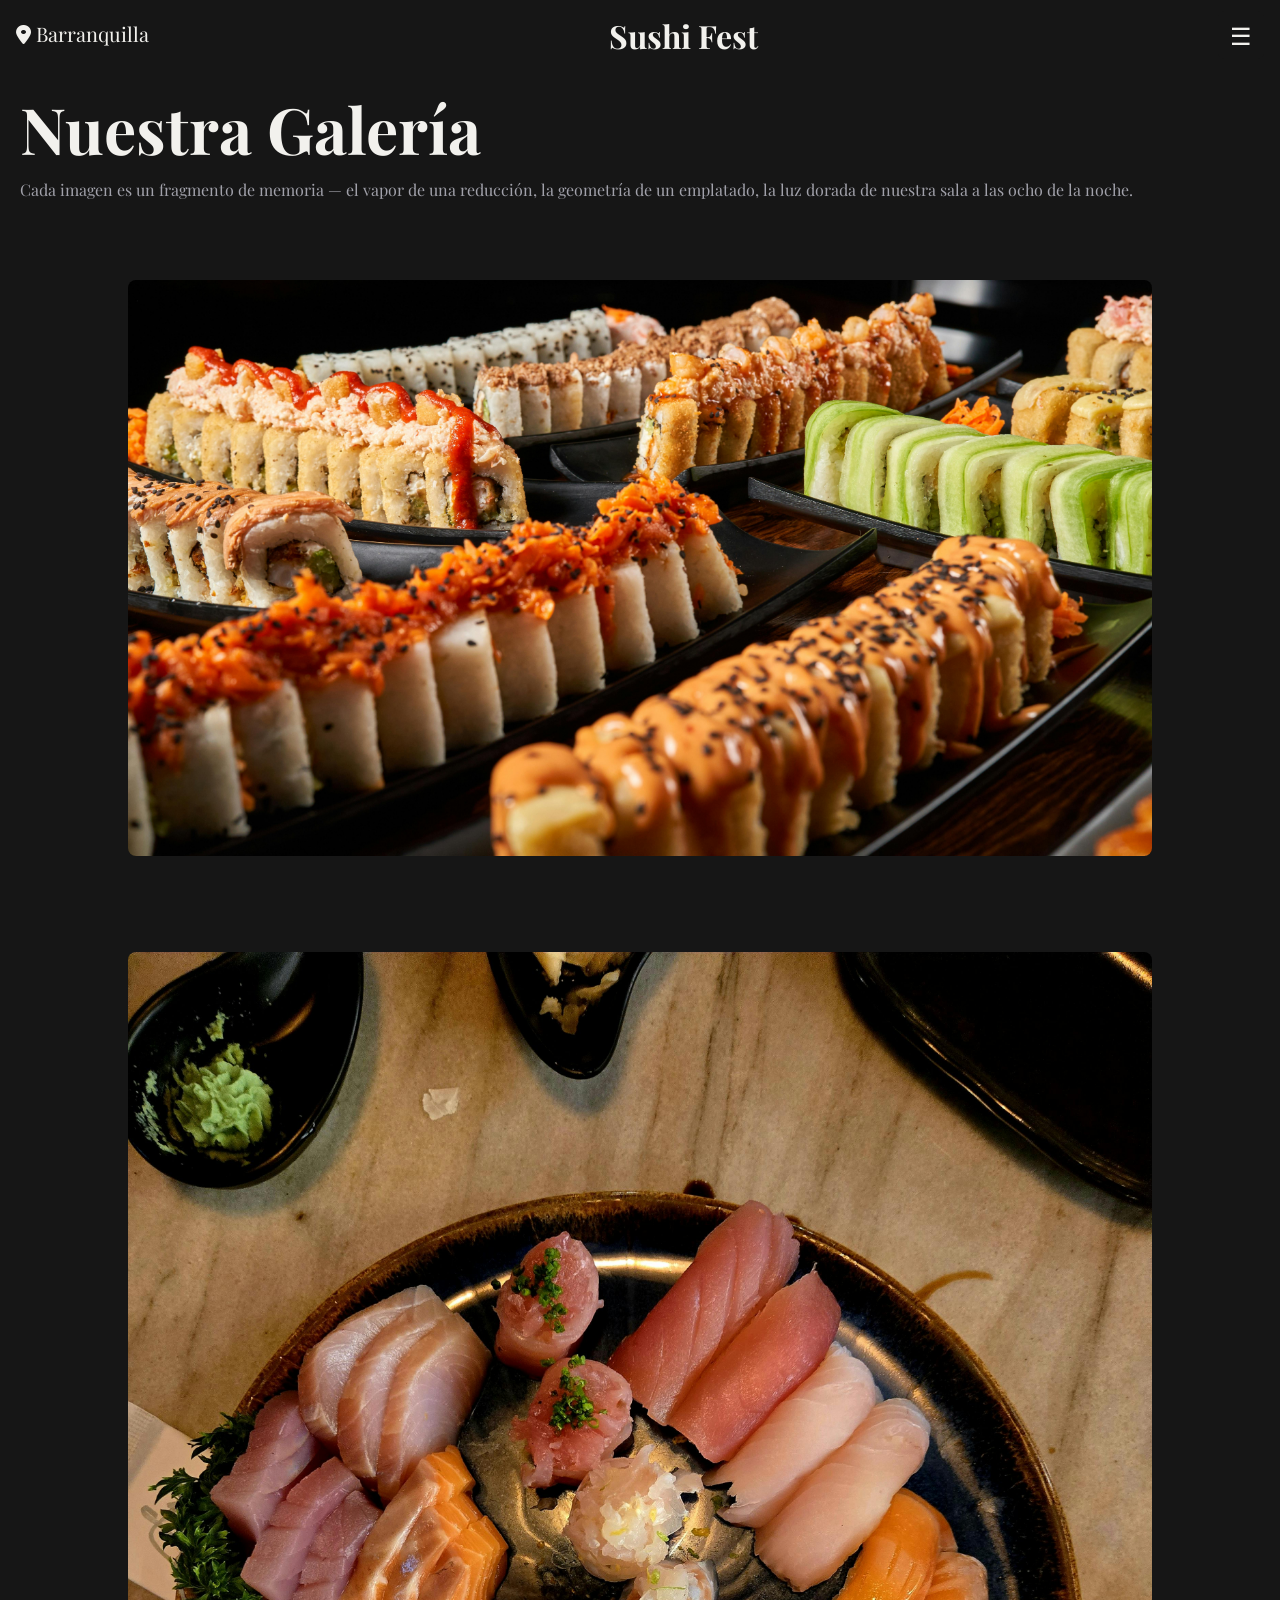
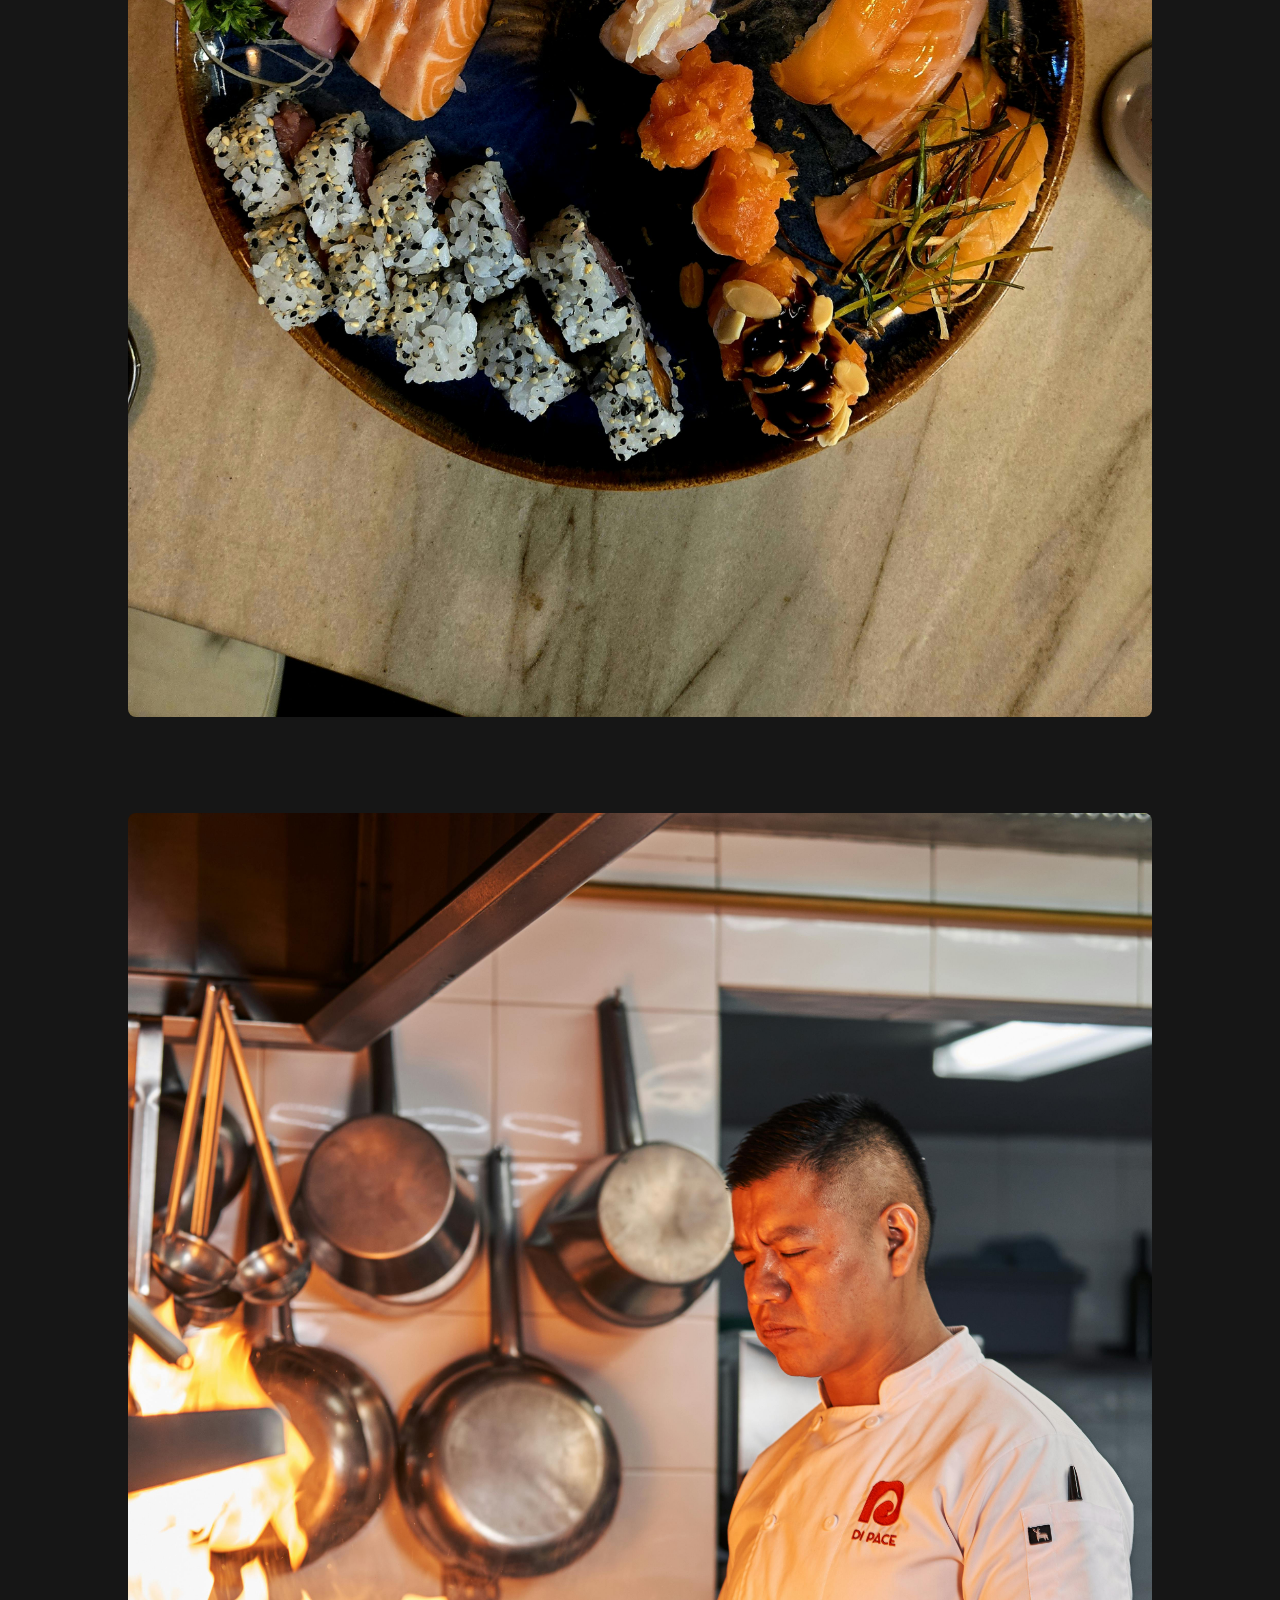
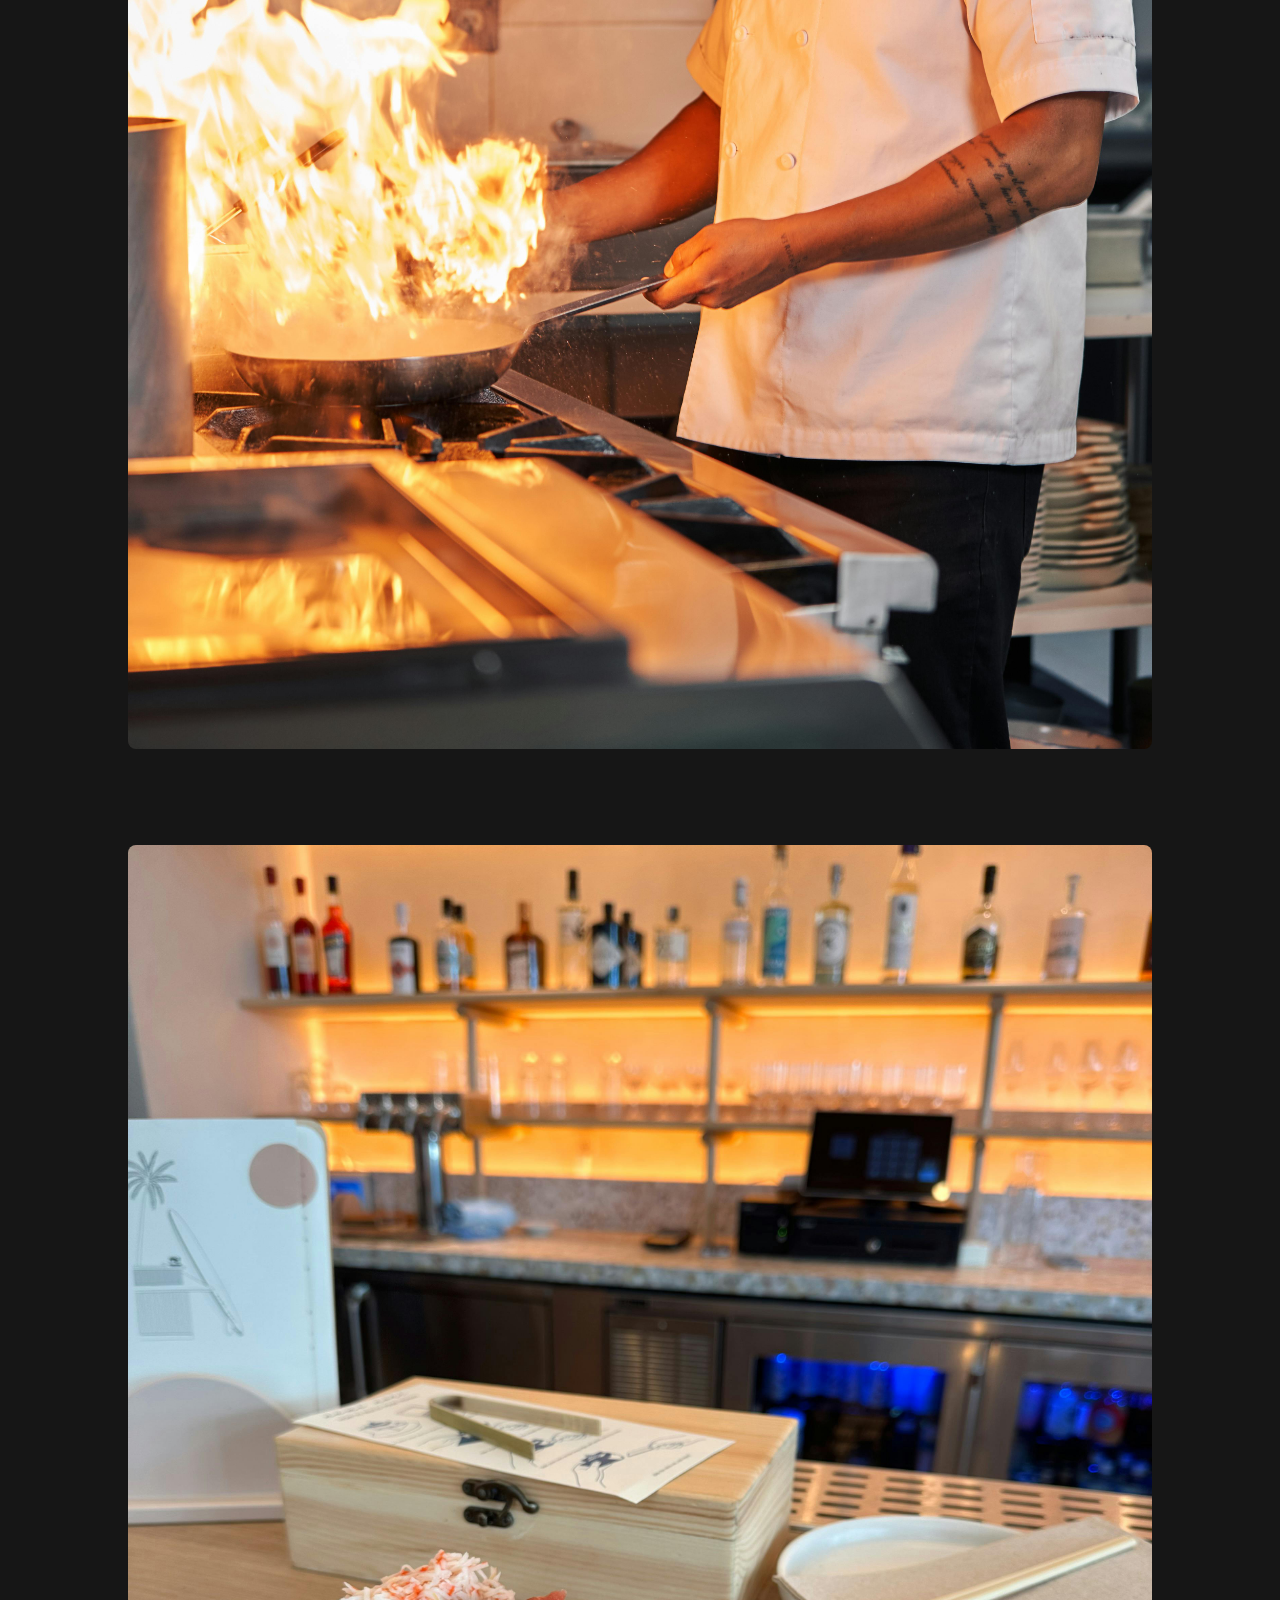
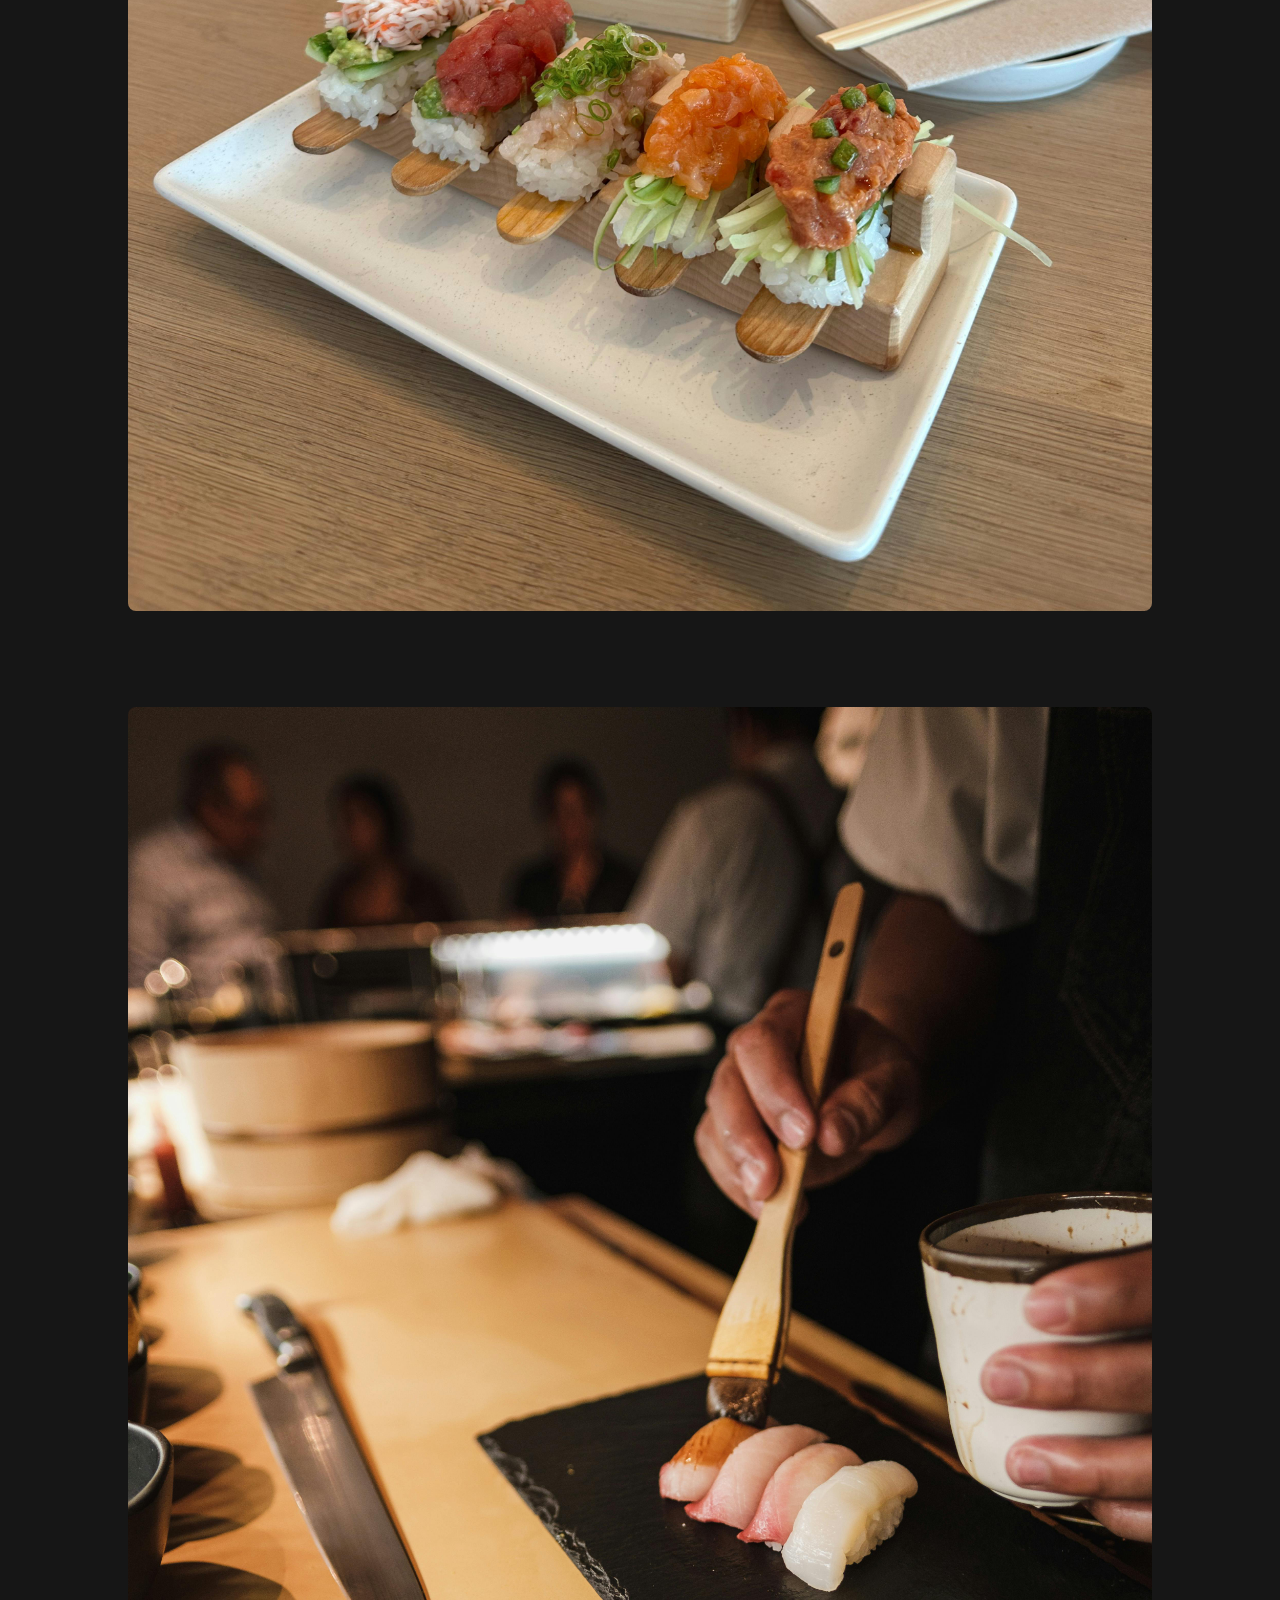
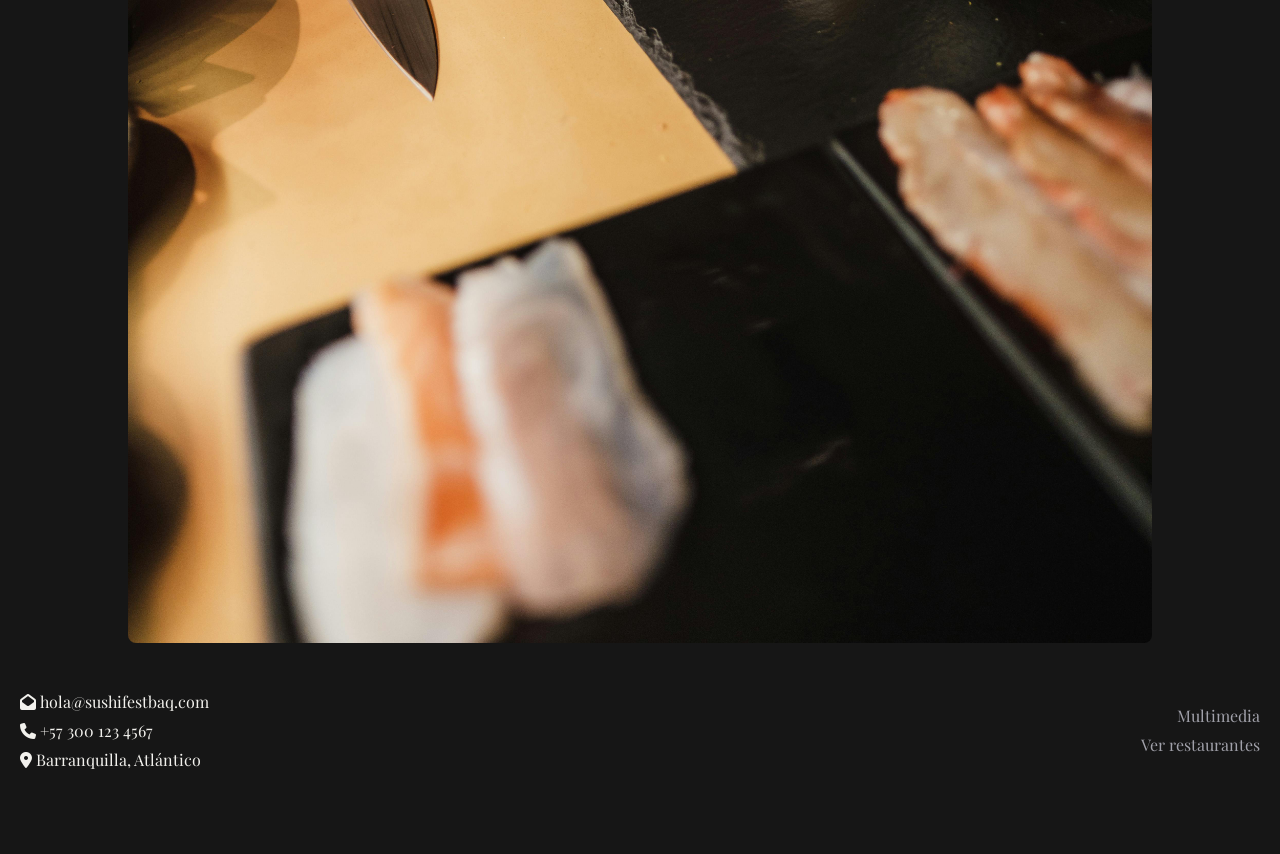
==== multimedia.html @ d688b7f8 "1" ====
<!DOCTYPE html>
<html lang="en">
<head>
    <meta charset="UTF-8">
    <meta name="viewport" content="width=device-width, initial-scale=1.0">
    <title>Multimedia</title>
    <meta name="viewport" content="width=device-width, initial-scale=1.0">
    <link rel="stylesheet" href="style.css">
    <link rel="stylesheet" href="https://cdnjs.cloudflare.com/ajax/libs/font-awesome/6.4.0/css/all.min.css">
    <link href="https://fonts.googleapis.com/css2?family=Playfair+Display:ital,wght@0,400;0,600;1,400&family=Cormorant+Garamond:ital,wght@0,300;0,400;1,300;1,400&family=Josefin+Sans:wght@300;400&family=Raleway:wght@300;400;500&family=Montserrat:wght@300;400;500&family=DM+Serif+Display:ital@0;1&family=Crimson+Pro:ital,wght@0,300;0,400;1,300&display=swap" rel="stylesheet">
</head>

<body>

    <header>
        <section class="city">
            <i class="fa-solid fa-location-dot"></i>
            <span>Barranquilla</span>
        </section>
        <h1 class="festival-name">Sushi Fest</h1>
        <button id="togglebtn" onclick="toggleSidebar()">☰</button>
    </header>

    <section id="sidebar">
        <a class="sidebarbtn" href="index.html">Inicio</a>
        <a class="sidebarbtn" href="multimedia.html">Multimedia</a>
        <a class="sidebarbtn" href="restaurantes.html">Ver restaurantes</a>
        <section class="sidebarbtn"  id="form">

            <form class="contact-form" id="contactForm" novalidate>
                <div class="field">
                    <label class="textarea" for="name">Name <span class="req">*</span></label>
                    <input type="text"name="name" placeholder="Jane Doe" required>
                </div>
                <div class="field">
                        <label class="textarea" for="email">Email <span class="req">*</span></label>
                        <input type="email" name="email" placeholder="jane@email.com" required>
                </div>
                <div class="field">
                    <label class="textarea" for="phone">Phone number</label>
                    <input type="tel" name="phone" placeholder="+57 300 000 0000">
                </div>
                <div class="field">
                    <label class="textarea" for="message">What do you want to talk about?</label>
                    <textarea name="message" placeholder="Briefly describe your project or question..."></textarea>
                </div>
                <div class="submit-row">
                    <button class="submitbtn" type="submit">Send request →</button>
                </div>
            </form>
        </section>
    
    </section>
    
    <section class="multimedia">

        <h1 class="introtitle">Nuestra Galería</h1>

        <span class="description">Cada imagen es un fragmento de memoria — el vapor de una reducción, la geometría de un emplatado, la luz dorada de nuestra sala a las ocho de la noche.</span>


        <div class="contenedor-multimedia">
            <div class="tarjetamtd">
                <img class="photo" src="assets/sushi1.jpg">
                <div class="photo-overlay">
                    <div class="item-title">Decantación</div>
                    <div class="item-meta">Ritual · servicio</div>
                </div>
            </div>
            <div class="tarjetamtd">
                <img class="photo" src="assets/sushi2.jpg">
                <div class="photo-overlay">
                    <div class="item-title">Decantación</div>
                    <div class="item-meta">Ritual · servicio</div>
                </div>
            </div>
            <div  class="tarjetamtd">
                <img class="photo" src="assets/sushi3.jpg">
                <div class="photo-overlay">
                    <div class="item-title">Decantación</div>
                    <div class="item-meta">Ritual · servicio</div>
                </div>
            </div>
            <div class="tarjetamtd">
                <img class="photo" src="assets/sushi4.jpg">
                <div class="photo-overlay">
                    <div class="item-title">Decantación</div>
                    <div class="item-meta">Ritual · servicio</div>
                </div>
            </div>
            <div class="tarjetamtd">
                <img class="photo" src="assets/sushi5.jpg">
                <div class="photo-overlay">
                    <div class="item-title">Decantación</div>
                    <div class="item-meta">Ritual · servicio</div>
                </div>
            </div>
        </div>


    <footer>

        <article class="contact">

            <section class="email">
                <i class="fa-solid fa-envelope-open"></i>
                <span>
                    hola@sushifestbaq.com
                </span>
            </section>

            <section class="numero">
                <i class="fa-solid fa-phone"></i>
                <span>
                    +57 300 123 4567
                </span>
            </section>

            <section class="lugar">
                <i class="fa-solid fa-location-dot"></i>
                <span>
                    Barranquilla, Atlántico
                </span>
            </section>
         </article>


        <article class="links">
            <a class="link" href="multimedia.html">Multimedia</a>
            <a class="link" href="restaurantes.html">Ver restaurantes</a>
        </article>

    </footer>
<script src="script.js"></script>
</body>
</html>
---- style.css ----
/* ════════════════════════════════════════════════════════
   VARIABLES GLOBALES
   Las variables CSS (custom properties) se declaran en :root
   para que sean accesibles desde cualquier selector.
   Se usan con var(--nombre).
   ════════════════════════════════════════════════════════ */
:root {
  --primary: #710014;
  --primary-light: #F1D27A;
  --text: #f2f1ed;
  --secondarytext: #A1A1AA;
  --border: #161616;
  --bg: #161616;
  --accent: #e7c159;
  --radius: 8px;
  --shadow: 0 8px 20px rgba(181, 127, 228, 0.15);
  --text-shadow: 2px 2px 4px rgba(0, 0, 0, 0.3);
  --hovershadow: 20px 50px 50px rgba(181, 127, 228, 0.15);
}

/* ════════════════════════════════════════════════════════
   RESET Y BASE
   ════════════════════════════════════════════════════════ */

* {
  box-sizing: border-box;
  font-family: 'Playfair Display', serif;
}

body {
  margin: 0;
  padding: 20px;
  padding-top: 70px;
  color: var(--text);
  background: var(--bg);
  width: 100%;
}

/* ════════════════════════════════════════════════════════
   HEADER
   ════════════════════════════════════════════════════════ */
header {
  position: fixed;
  top: 0;
  left: 0;
  width: 100%;
  height: 70px;
  display: flex;
  align-items: center;
  justify-content: space-between;
  padding: 0.5rem 1rem;
  background: var(--bg);
}

.festival-name:hover {
  color: var(--primary-light);
}

.city {
  color: var(--text);
  text-decoration: none;
  font-size: clamp(14px, 2.5vw, 20px);
  padding-bottom: 4px;
}

.city:hover {
  color: var(--primary-light);
}

#togglebtn {
  border: none;
  font-size: 1.5rem;
  background-color: var(--bg);
  color: var(--text);
  cursor: pointer;
  padding: 8px 12px;
  border-radius: 6px;
  transition: all 0.2s ease;
}

#togglebtn:hover {
  color: var(--primary-light);
}

/* ════════════════════════════════════════════════════════
   SECCIÓN PRINCIPAL (HERO)
   ════════════════════════════════════════════════════════ */
.principal {
  display: flex;
  align-items: center;
  justify-content: center;
  flex-direction: row;
  min-height: 100vh;
}

.fotoprincipal {
  width: 50vw;
  min-height: 100vh;
  object-fit: cover;
  flex-shrink: 0;
}

.textoprincipal {
  display: flex;
  flex-direction: column;
  align-items: flex-start;
  flex: 1;
  max-width: 600px;
  color: white;
  padding: 2rem;
}

.edition {
  background-color: var(--primary);
  border: none;
  font-size: 1rem;
  color: var(--text);
  cursor: pointer;
  padding: 8px 12px;
  border-radius: 6px;
  transition: all 0.2s ease;
}

.edition:hover {
  background-color: var(--primary-light);
}

.introtitle {
  font-size: clamp(2rem, 5vw, 4rem);
  margin-top: 1rem;
  margin-bottom: 0.5rem;
}

.introtitle:hover {
  color: var(--accent);
  transform: translateY(-5px);
}

.description {
  color: var(--secondarytext);
}

.btn {
  display: inline-block;
  margin-top: 1rem;
  margin-right: 12px;
  background-color: var(--primary);
  text-decoration: none;
  border: none;
  font-size: 1rem;
  color: var(--text);
  cursor: pointer;
  padding: 8px 12px;
  border-radius: 6px;
  transition: all 0.2s ease;
}

.btn:hover {
  background-color: var(--primary-light);
}

/* ════════════════════════════════════════════════════════
   SCHEDULE (HORARIOS)
   ════════════════════════════════════════════════════════ */
.schedule {
  display: flex;
  align-items: center;
  flex-direction: column;
  padding: 2rem 0;
}

.calendar {
  background-color: var(--primary);
  border: none;
  font-size: 1rem;
  color: var(--text);
  cursor: pointer;
  padding: 8px 12px;
  border-radius: 6px;
  transition: all 0.2s ease;
}

.calendar:hover {
  background-color: var(--primary-light);
}

.horario-tarjetas {
  display: grid;
  grid-template-columns: repeat(3, 1fr);
  gap: 20px;
  padding-bottom: 10px;
  width: 100%;
}

.tarjeta {
  width: 100%;
  height: 380px;
  display: flex;
  flex-direction: column;
  background-color: #1b1b1b;
  border-radius: 12px;
  overflow: hidden;
}

.photohorario {
  width: 100%;
  height: 75%;
  object-fit: cover;
  border-radius: 14px;
  transition: transform 0.4s ease, filter 0.4s ease;
}

.tarjeta:hover .photohorario {
  transform: scale(1.05);
  filter: brightness(0.9);
}

/* ════════════════════════════════════════════════════════
   TABLA DE CHEFS
   ════════════════════════════════════════════════════════ */
.chefs {
  padding: 4rem 0;
}

table {
  width: 100%;
  border-collapse: collapse;
  margin-top: 2rem;
}

thead tr {
  border-bottom: 1px solid var(--primary);
}

th {
  text-align: left;
  padding: 12px 16px;
  color: var(--primary-light);
  font-size: 0.85rem;
  letter-spacing: 0.08em;
  text-transform: uppercase;
  font-weight: 400;
}

td {
  padding: 16px;
  color: var(--secondarytext);
  border-bottom: 1px solid #222;
  font-size: 0.95rem;
}

td:first-child {
  color: var(--text);
  font-style: italic;
}

tbody tr {
  transition: background 0.2s ease;
}

tbody tr:hover {
  background-color: #1e1e1e;
}

tbody tr:hover td {
  color: var(--text);
}

/* ════════════════════════════════════════════════════════
   FOOTER
   ════════════════════════════════════════════════════════ */
footer {
  display: grid;
  grid-template-columns: auto auto;
  grid-template-areas: "contact links";
  align-items: center;
  padding-top: 3rem;
}

.contact {
  display: flex;
  flex-direction: column;
  justify-content: center;
  gap: 0.5rem;
}

.email:hover,
.numero:hover,
.lugar:hover {
  color: var(--primary-light);
}

.links {
  display: flex;
  flex-direction: column;
  align-items: flex-end;
  justify-content: center;
  gap: 0.5rem;
}

.link:link,
.link:visited {
  color: var(--secondarytext);
  text-decoration: none;
}

.link:hover,
.link:active {
  color: var(--primary-light);
  text-decoration: none;
}

/* ════════════════════════════════════════════════════════
   SIDEBAR
   ════════════════════════════════════════════════════════ */
#sidebar {
  position: fixed;
  top: 0;
  left: 0;
  width: 250px;
  height: 100vh;
  background: black;
  padding: 20px;
  display: flex;
  align-items: flex-start;
  flex-direction: column;
  z-index: 999;
  transform: translateX(-100%);
  transition: transform 0.3s ease;
  overflow-y: auto;
}

#sidebar.active {
  transform: translateX(0);
}

.sidebarbtn {
  margin-top: 3rem;
  text-decoration: none;
  color: var(--text);
}

.sidebarbtn:hover {
  color: var(--primary-light);
}

/* ════════════════════════════════════════════════════════
   FORMULARIO
   ════════════════════════════════════════════════════════ */
#form {
  background: #181818;
  padding: 16px;
  border-radius: 12px;
  margin-top: 30px;
  width: 100%;
}

.contact-form {
  display: flex;
  flex-direction: column;
  gap: 14px;
}

.field {
  display: flex;
  flex-direction: column;
  gap: 6px;
}

input,
textarea {
  width: 100%;
  padding: 10px 12px;
  border-radius: 6px;
  border: 1px solid #333;
  background: #0f0f0f;
  color: var(--text);
  font-size: 14px;
  outline: none;
  transition: border 0.2s ease;
}

input:focus,
textarea:focus {
  border-color: var(--primary);
}

textarea {
  resize: none;
  min-height: 80px;
}

.submitbtn {
  width: 100%;
  padding: 12px;
  background: var(--primary);
  border: none;
  border-radius: 8px;
  color: white;
  font-weight: bold;
  cursor: pointer;
  transition: all 0.2s ease;
}

.submitbtn:hover {
  background: var(--primary-light);
  transform: translateY(-1px);
}

/* ════════════════════════════════════════════════════════
   MULTIMEDIA
   ════════════════════════════════════════════════════════ */
.multimedia {
  padding-bottom: 4rem;
}

.contenedor-multimedia {
  display: flex;
  flex-direction: column;
  align-items: center;
  justify-content: center;
  gap: 1rem;
  width: 100%;
}

.tarjetamtd {
  position: relative;
  overflow: hidden;
  width: 80vw;
  margin-top: 5rem;
  border-radius: var(--radius);
}

.photo {
  width: 100%;
  height: auto;
  display: block;
  transition: transform .55s cubic-bezier(.25, .46, .45, .94);
}

.tarjetamtd:hover .photo {
  transform: scale(1.04);
}

.photo-overlay {
  position: absolute;
  inset: 0;
  background: linear-gradient(to top, rgba(24, 20, 14, .75) 0%, transparent 55%);
  opacity: 0;
  transition: opacity .3s ease;
  display: flex;
  flex-direction: column;
  justify-content: flex-end;
  padding: 1.25rem;
}

.tarjetamtd:hover .photo-overlay {
  opacity: 1;
}

.item-title {
  font-family: 'Crimson Pro', serif;
  font-size: clamp(1rem, 2vw, 2rem);
  font-weight: 300;
  color: white;
  transform: translateY(8px);
  transition: transform .3s ease;
}

.tarjetamtd:hover .item-title,
.tarjetamtd:hover .item-meta {
  transform: translateY(0);
}

.item-title:hover {
  color: var(--accent);
}

/* ════════════════════════════════════════════════════════
   CARRUSEL
   ════════════════════════════════════════════════════════ */
.carrusel {
  width: 100%;
  display: flex;
  flex-direction: row;
  gap: 1rem;
  height: 600px;
  overflow-y: hidden;
  overflow-x: auto;
  scroll-behavior: smooth;
  padding-block: 8px;
}

.carrusel::-webkit-scrollbar {
  height: 8px;
}

.carrusel::-webkit-scrollbar-track {
  background: transparent;
}

.carrusel::-webkit-scrollbar-thumb {
  background: #888;
  border-radius: 10px;
  border: 2px solid transparent;
  background-clip: content-box;
}

.carrusel::-webkit-scrollbar-thumb:hover {
  background: #333;
}

.carrusel-arrow {
  position: absolute;
  z-index: 2;
  border-radius: 100%;
  border: 1px solid #1b1b1b;
  padding: 8px;
  width: 40px;
  height: 40px;
  background-color: #3333337d;
  color: white;
  top: 40%;
}

.carrusel-arrow:hover {
  background-color: #333;
  cursor: pointer;
  transition: all 0.2s;
}

.carrusel-arrow-left {
  margin-left: 8px;
}

.carrusel-arrow-right {
  right: 0;
  margin-right: 8px;
}

.cardcarrusel {
  width: 100%;
  max-width: 400px;
  aspect-ratio: 1 / 1;
  background-color: var(--border);
  flex-shrink: 0;
  overflow: hidden;
}

.foto-carrusel {
  width: 100%;
  height: 80%;
  object-fit: cover;
  display: block;
  transition: transform .55s cubic-bezier(.25, .46, .45, .94);
}

.cardcarrusel:hover .foto-carrusel {
  transform: scale(1.04);
}

/* ════════════════════════════════════════════════════════
   MEDIA QUERIES

   Aplican estilos condicionalmente según el tamaño
   de la pantalla.

   max-width: activa en pantallas MENORES O IGUALES al valor.
   min-width: activa en pantallas MAYORES O IGUALES al valor.

   El CSS base está pensado para desktop.
   Las media queries sobreescriben para pantallas menores.
   ════════════════════════════════════════════════════════ */

/* ─── MÓVIL PEQUEÑO ≤ 480px ──────────────────────────── */
@media (max-width: 480px) {

  body {
    padding: 12px;
    padding-top: 70px;
  }

  .principal {
    flex-direction: column;
    min-height: auto;
    gap: 0;
  }

  .fotoprincipal {
    width: 100vw;
    min-height: 55vw;
    margin-left: -12px;
    order: -1;
  }

  .textoprincipal {
    max-width: 100%;
    padding: 1.5rem 0.5rem;
  }

  .introtitle {
    font-size: clamp(1.8rem, 9vw, 2.5rem);
  }

  .btn {
    display: block;
    margin-right: 0;
    margin-top: 12px;
    text-align: center;
  }

  .horario-tarjetas {
    grid-template-columns: 1fr;
  }

  .tarjeta {
    height: 320px;
  }

  .tarjetamtd {
    width: 95vw;
    margin-top: 2rem;
  }

  .cardcarrusel {
    max-width: 260px;
  }

  .carrusel {
    height: 340px;
  }

  footer {
    grid-template-columns: 1fr;
    grid-template-areas:
      "contact"
      "links";
    gap: 1.5rem;
  }

  .links {
    align-items: flex-start;
  }

  /* ── Tabla responsive ───────────────────────────────── */
  table, thead, tbody, tr, th, td {
    display: block;
  }

  thead {
    display: none;
  }

  tr {
    background-color: #1b1b1b;
    border-radius: 10px;
    margin-bottom: 1rem;
    padding: 12px;
  }

  td {
    display: flex;
    justify-content: space-between;
    border-bottom: 1px solid #2a2a2a;
    padding: 10px 8px;
    font-size: 0.9rem;
  }

  td:last-child {
    border-bottom: none;
  }

  td::before {
    content: attr(data-label);
    color: var(--primary-light);
    font-size: 0.75rem;
    letter-spacing: 0.06em;
    text-transform: uppercase;
    flex-shrink: 0;
    margin-right: 1rem;
  }

}

/* ─── MÓVIL GRANDE / TABLET CHICA: 481px–767px ──────── */
@media (min-width: 481px) and (max-width: 767px) {

  .principal {
    flex-direction: column;
    min-height: auto;
  }

  .fotoprincipal {
    width: 100vw;
    min-height: 50vw;
    margin-left: -20px;
    order: -1;
  }

  .textoprincipal {
    max-width: 100%;
    padding: 2rem 1rem;
  }

  .introtitle {
    font-size: clamp(2rem, 7vw, 3rem);
  }

  .horario-tarjetas {
    grid-template-columns: repeat(2, 1fr);
  }

  .tarjeta {
    height: 340px;
  }

  .tarjetamtd {
    width: 90vw;
  }

  .cardcarrusel {
    max-width: 300px;
  }

  .carrusel {
    height: 420px;
  }

  footer {
    grid-template-columns: 1fr;
    grid-template-areas:
      "contact"
      "links";
    gap: 1.5rem;
  }

  .links {
    align-items: flex-start;
  }

}

/* ─── TABLET: 768px–1023px ───────────────────────────── */
@media (min-width: 768px) and (max-width: 1023px) {

  .principal {
    flex-direction: column;
    min-height: auto;
  }

  .fotoprincipal {
    width: 100vw;
    min-height: 45vw;
    margin-left: -20px;
    order: -1;
  }

  .textoprincipal {
    max-width: 100%;
    padding: 2rem;
  }

  .introtitle {
    font-size: clamp(2.5rem, 5vw, 3.5rem);
  }

  .horario-tarjetas {
    grid-template-columns: repeat(2, 1fr);
  }

  .tarjetamtd {
    width: 85vw;
  }

  .cardcarrusel {
    max-width: 340px;
  }

  .carrusel {
    height: 480px;
  }

}

/* ─── DESKTOP: ≥ 1024px ──────────────────────────────── */
@media (min-width: 1024px) {

  .principal {
    flex-direction: row;
    min-height: 100vh;
  }

  .fotoprincipal {
    width: 50vw;
    min-height: 100vh;
    margin-left: 0;
    order: 0;
  }

  .textoprincipal {
    max-width: 600px;
    padding: 2rem;
  }

  .horario-tarjetas {
    grid-template-columns: repeat(3, 1fr);
  }

  .tarjeta {
    height: 380px;
  }

  .tarjetamtd {
    width: 80vw;
  }

  .cardcarrusel {
    max-width: 400px;
  }

  .carrusel {
    height: 600px;
  }

}

/* ─── DESKTOP GRANDE: ≥ 1440px ───────────────────────── */
@media (min-width: 1440px) {

  .textoprincipal {
    padding-left: 4rem;
  }

  .introtitle {
    font-size: 4rem;
  }

  .horario-tarjetas {
    gap: 32px;
  }

  .tarjetamtd {
    width: 70vw;
  }

}

/* ─── ACCESIBILIDAD: REDUCED MOTION ─────────────────── */
@media (prefers-reduced-motion: reduce) {
  * {
    animation: none !important;
    transition: none !important;
  }
}
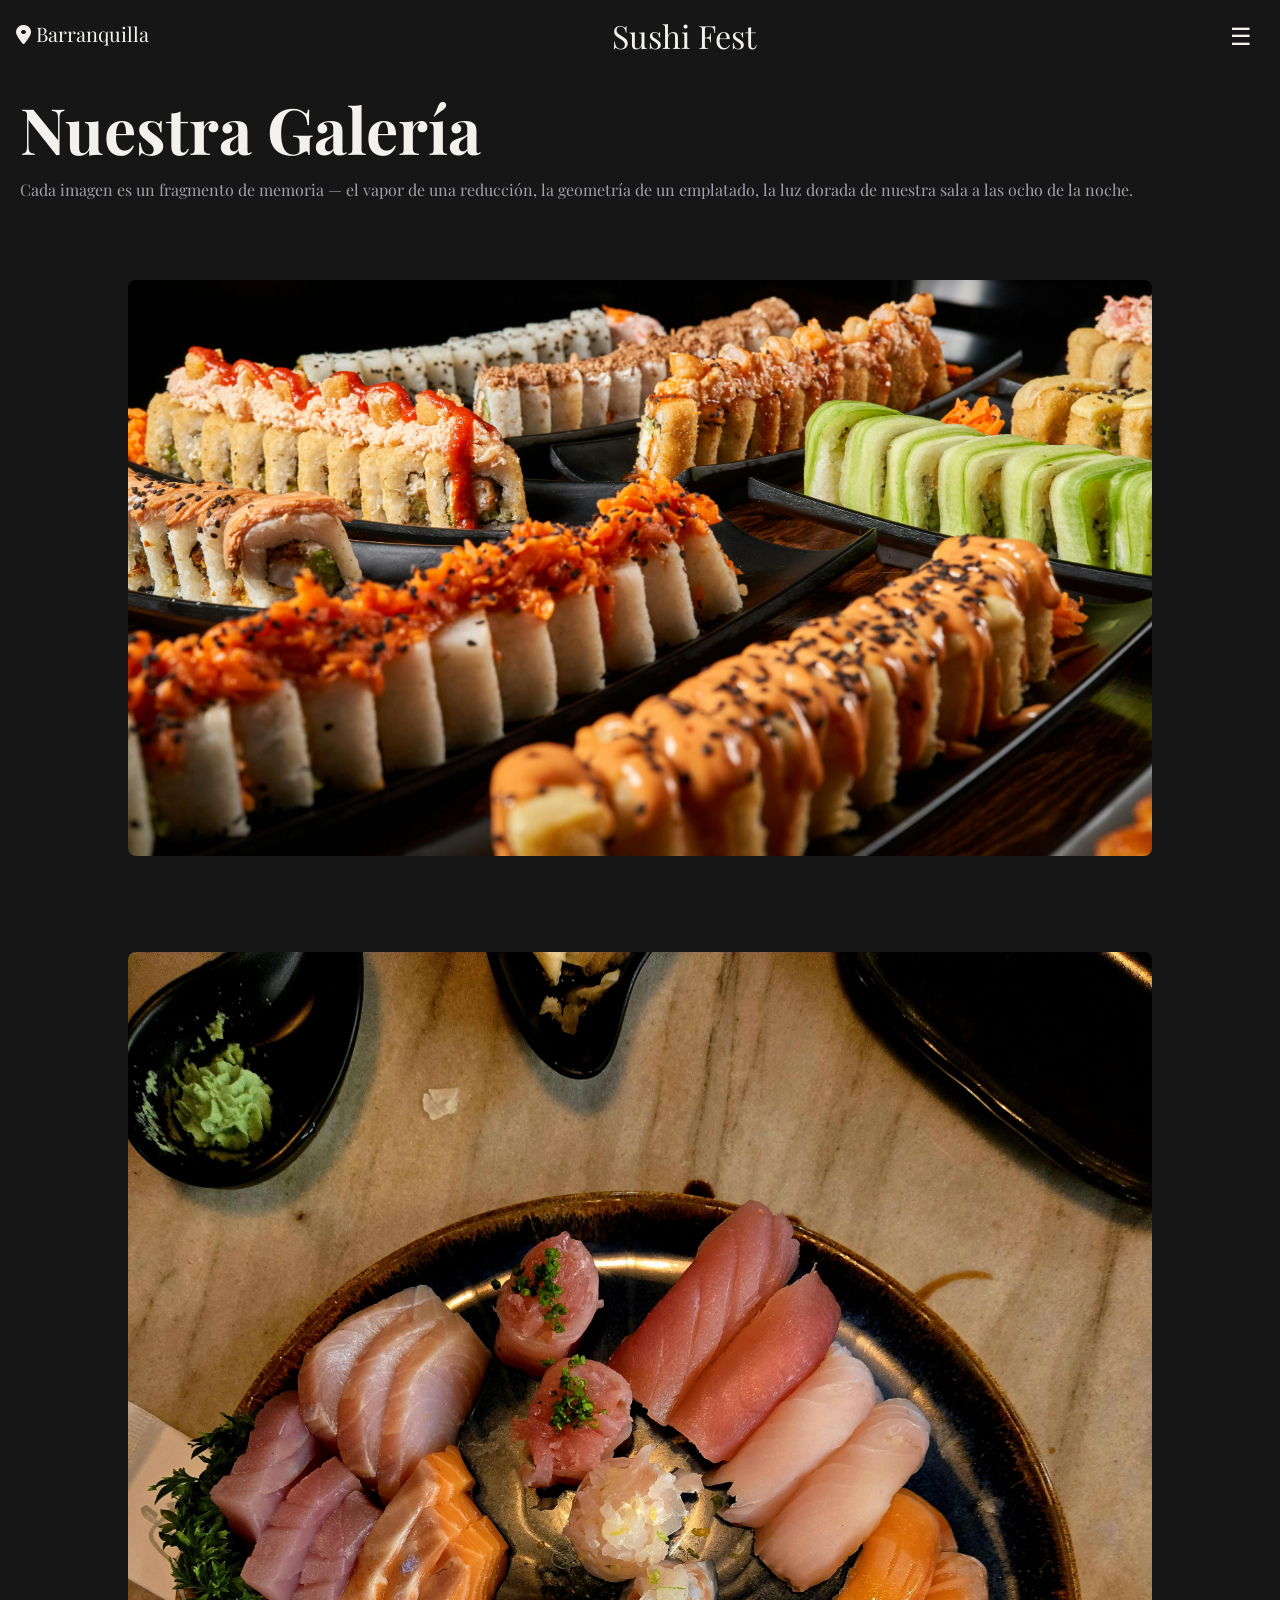
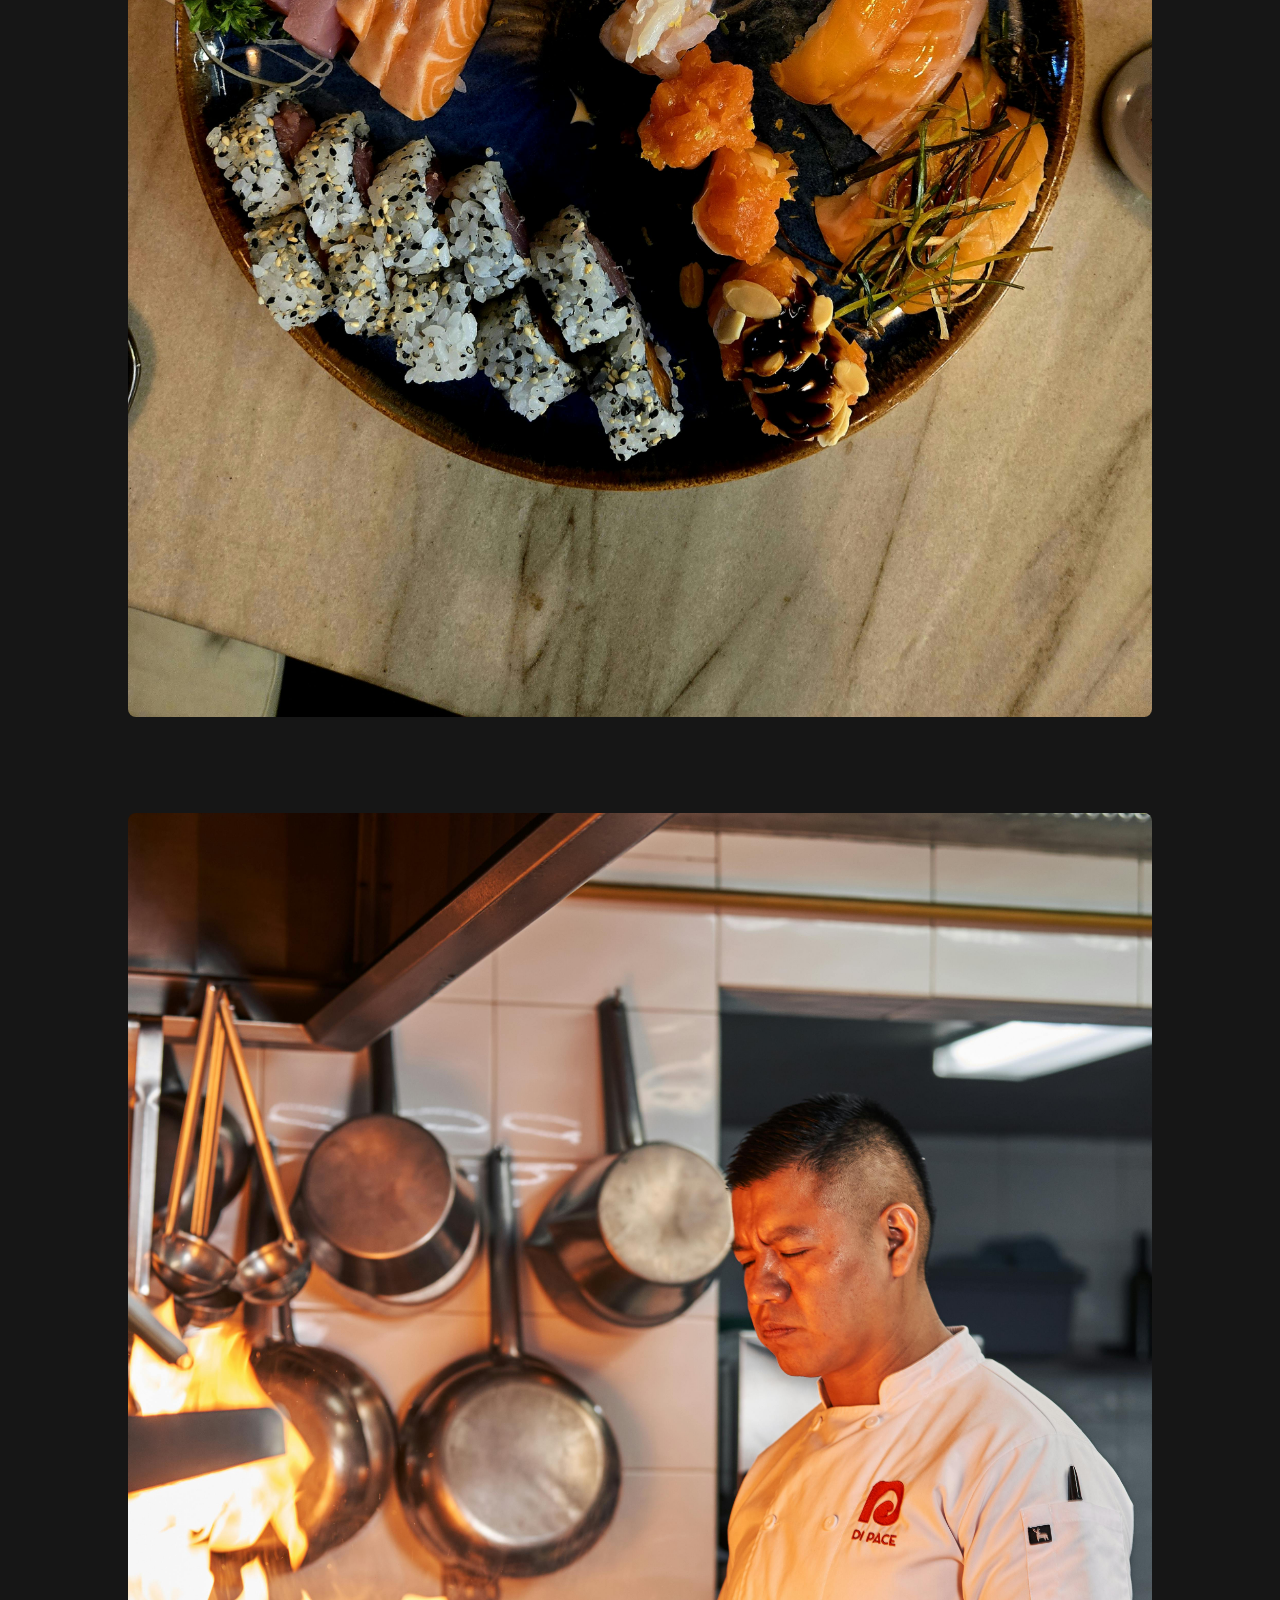
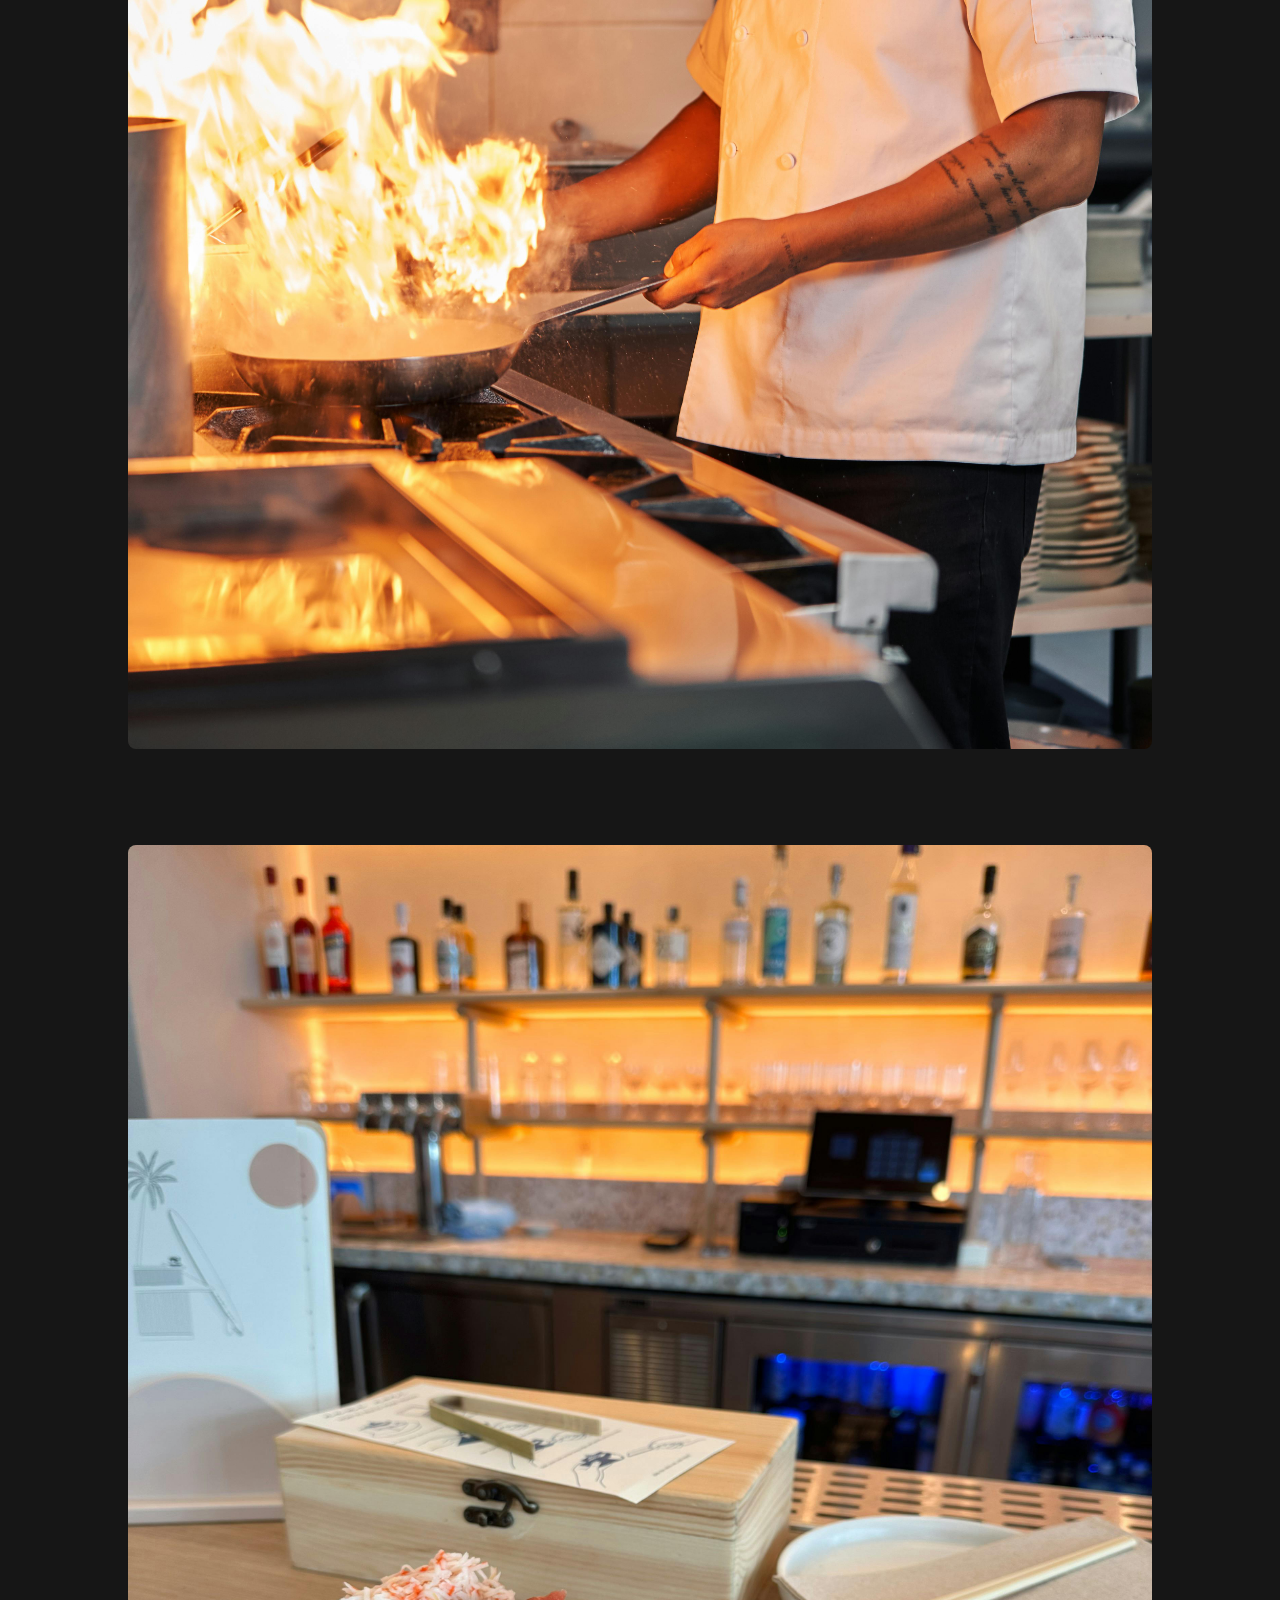
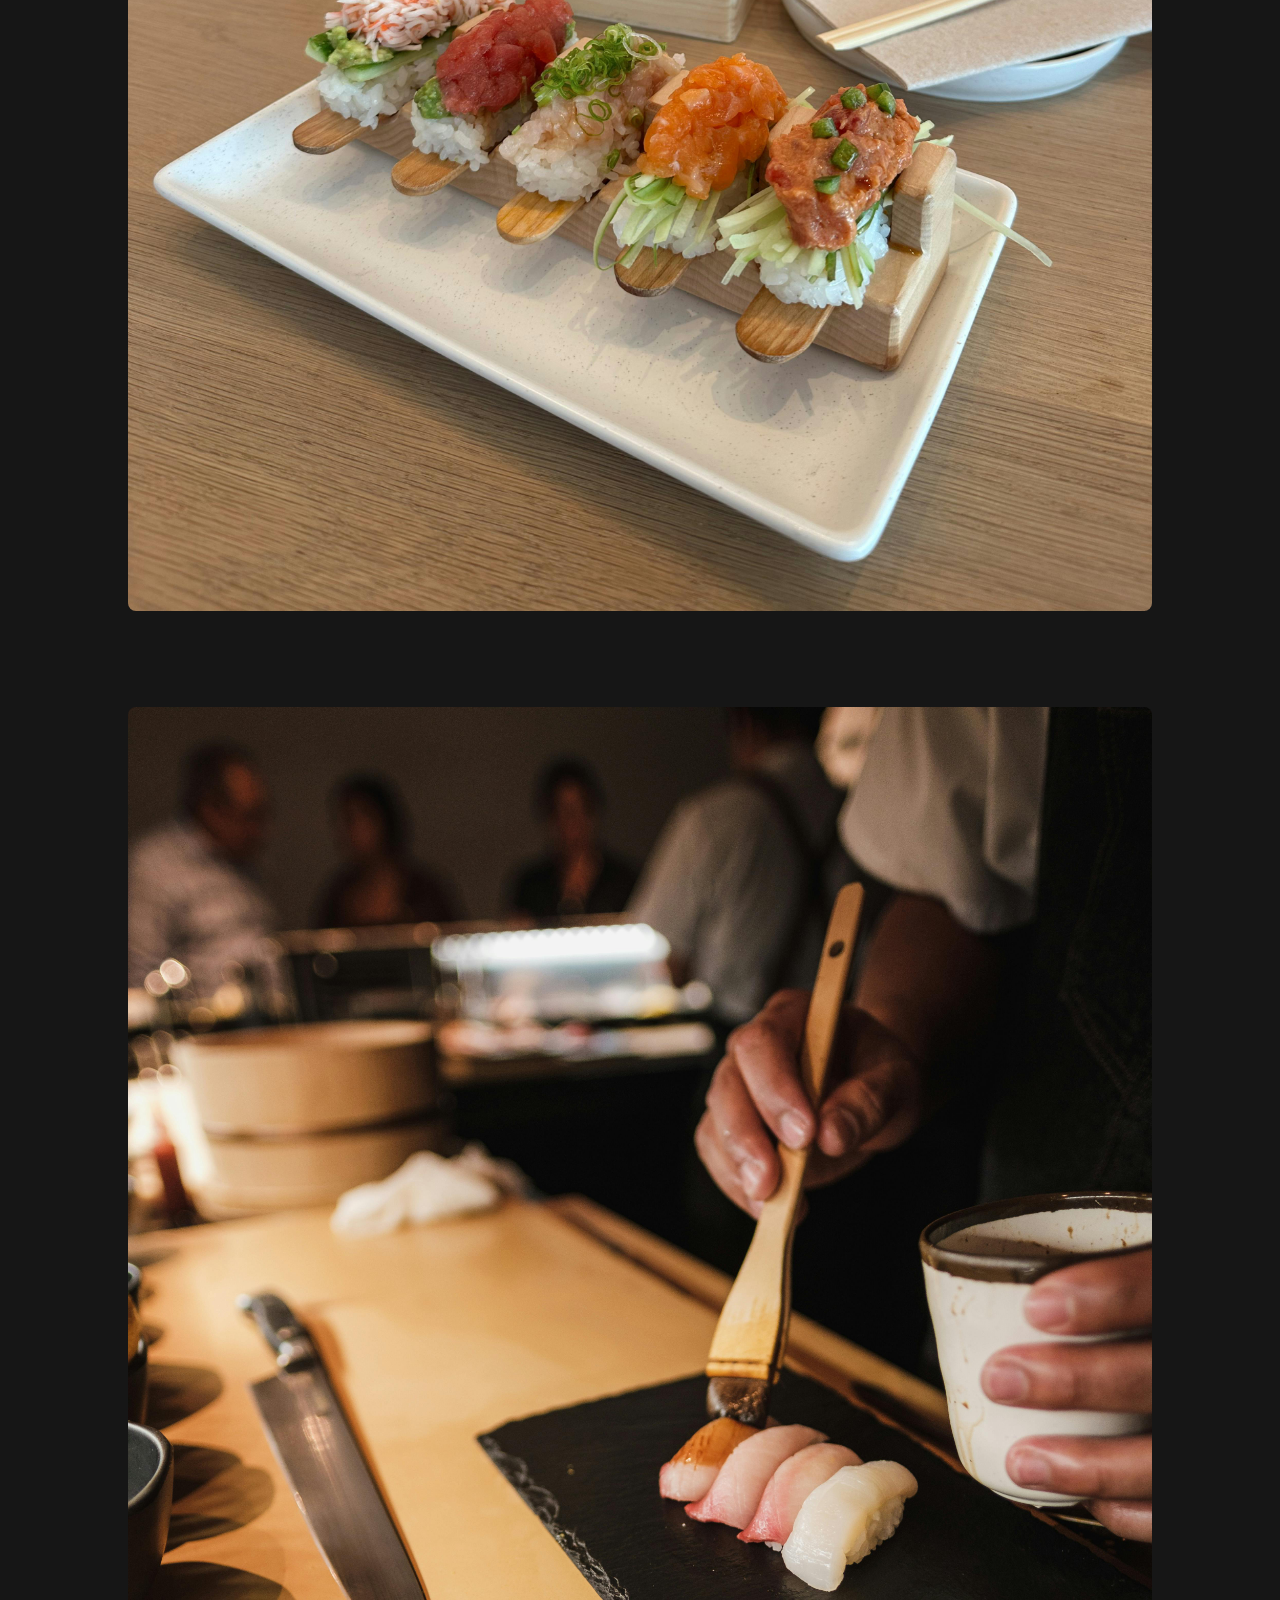
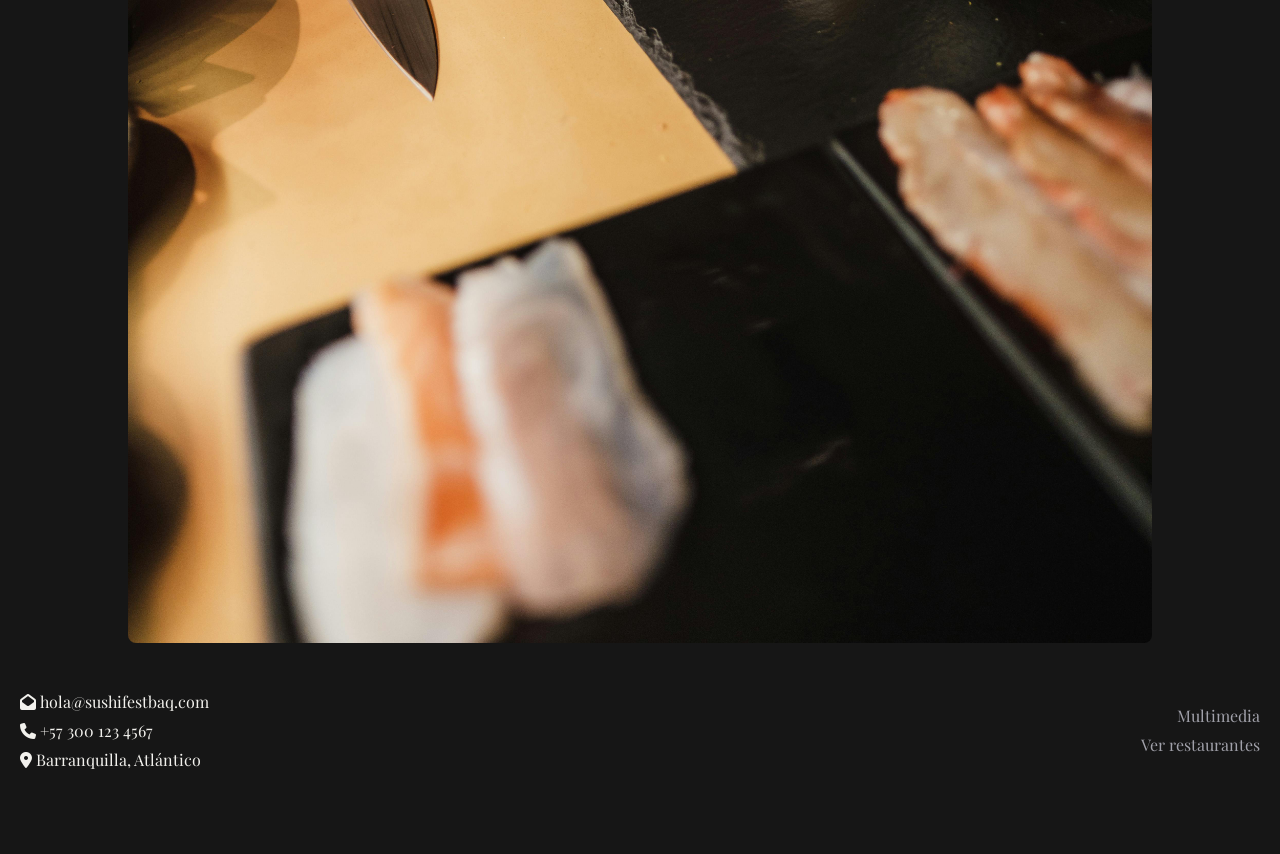
==== commit ea4eb03f: "Add files via upload" ====
--- a/multimedia.html
+++ b/multimedia.html
@@ -17,10 +17,9 @@
             <i class="fa-solid fa-location-dot"></i>
             <span>Barranquilla</span>
         </section>
-        <h1 class="festival-name">Sushi Fest</h1>
+        <a class="festival-name" href="index.html">Sushi Fest</a>
         <button id="togglebtn" onclick="toggleSidebar()">☰</button>
     </header>
-
     <section id="sidebar">
         <a class="sidebarbtn" href="index.html">Inicio</a>
         <a class="sidebarbtn" href="multimedia.html">Multimedia</a>
--- a/style.css
+++ b/style.css
@@ -11,6 +11,7 @@
   --secondarytext: #A1A1AA;
   --border: #161616;
   --bg: #161616;
+  --bglight: #1e1e1e;
   --accent: #e7c159;
   --radius: 8px;
   --shadow: 0 8px 20px rgba(181, 127, 228, 0.15);
@@ -52,6 +53,12 @@
   background: var(--bg);
 }
 
+.festival-name {
+  text-decoration: none;
+  color: var(--text);
+  font-size: clamp(16px,2rem,40px);
+}
+
 .festival-name:hover {
   color: var(--primary-light);
 }
@@ -122,7 +129,7 @@
 }
 
 .edition:hover {
-  background-color: var(--primary-light);
+  background-color: var(--bglight);
 }
 
 .introtitle {
@@ -259,7 +266,7 @@
 }
 
 tbody tr:hover {
-  background-color: #1e1e1e;
+  background-color: var(--bglight);
 }
 
 tbody tr:hover td {
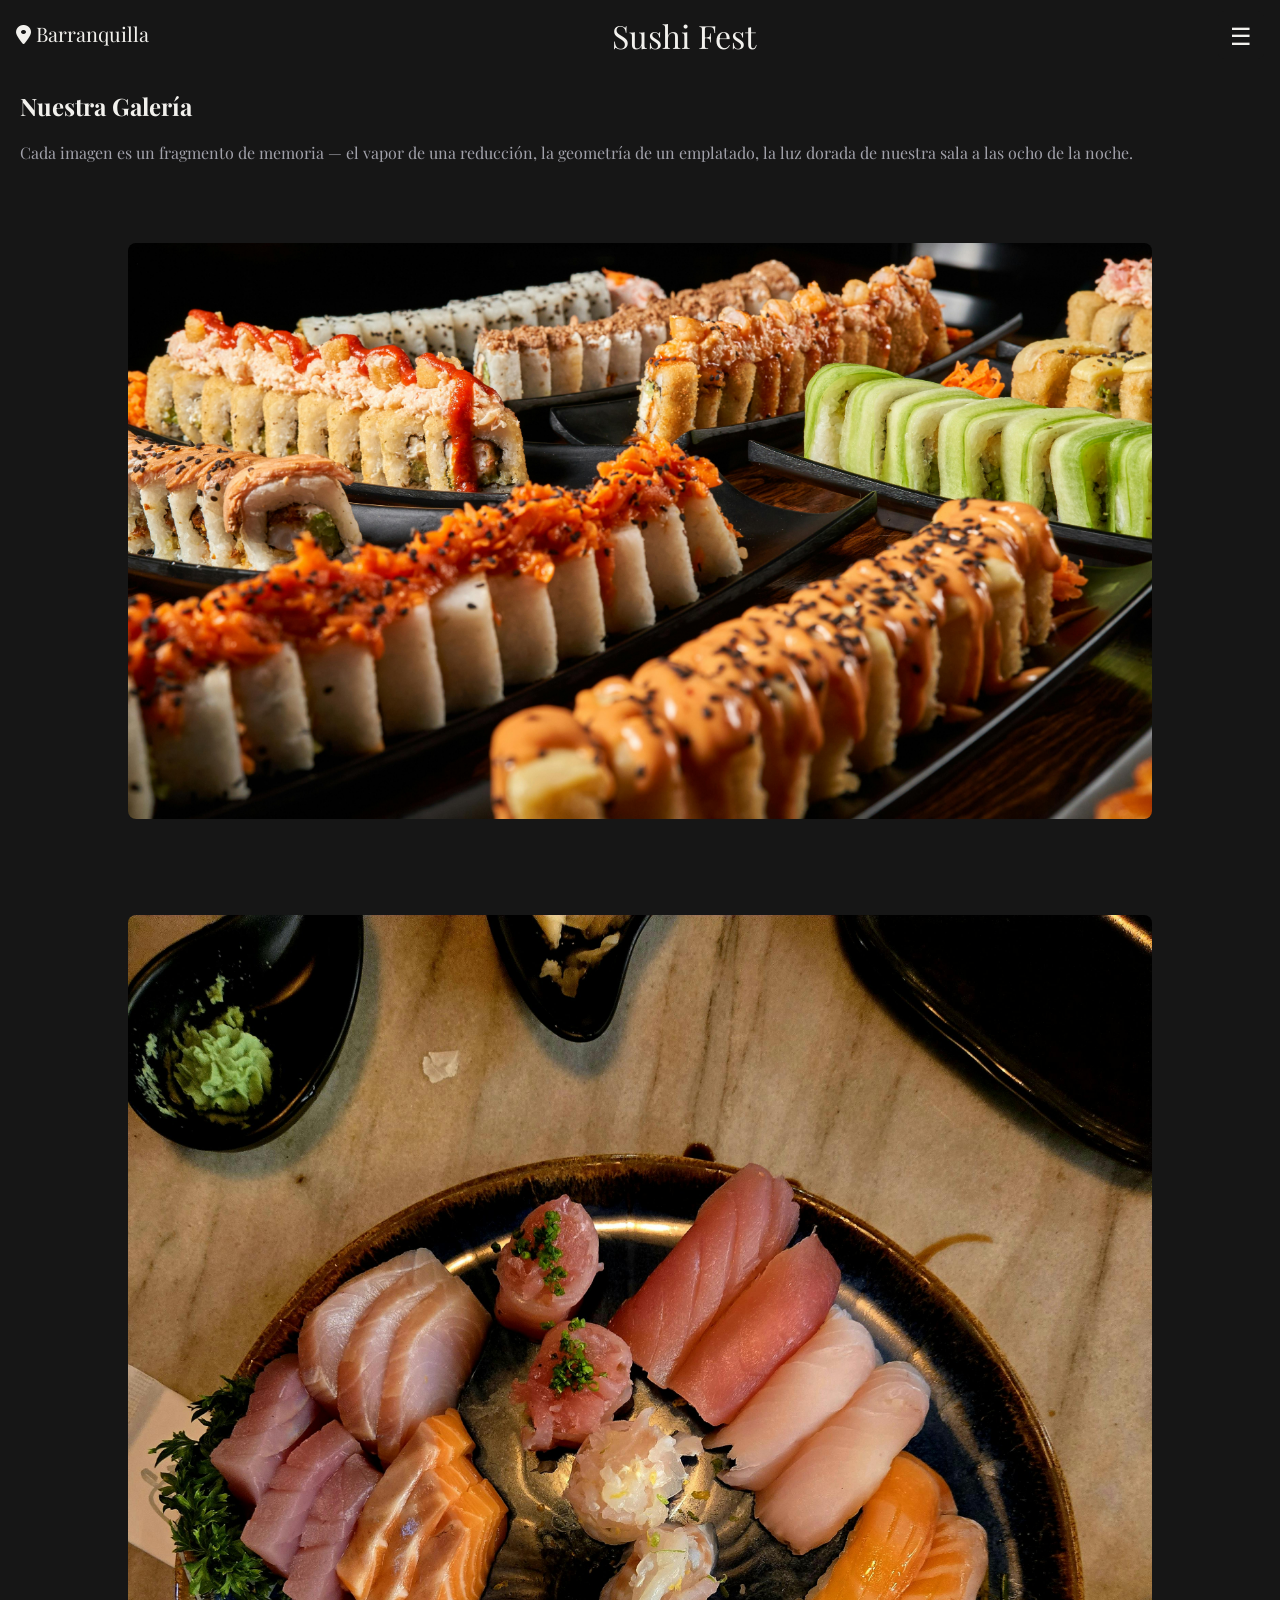
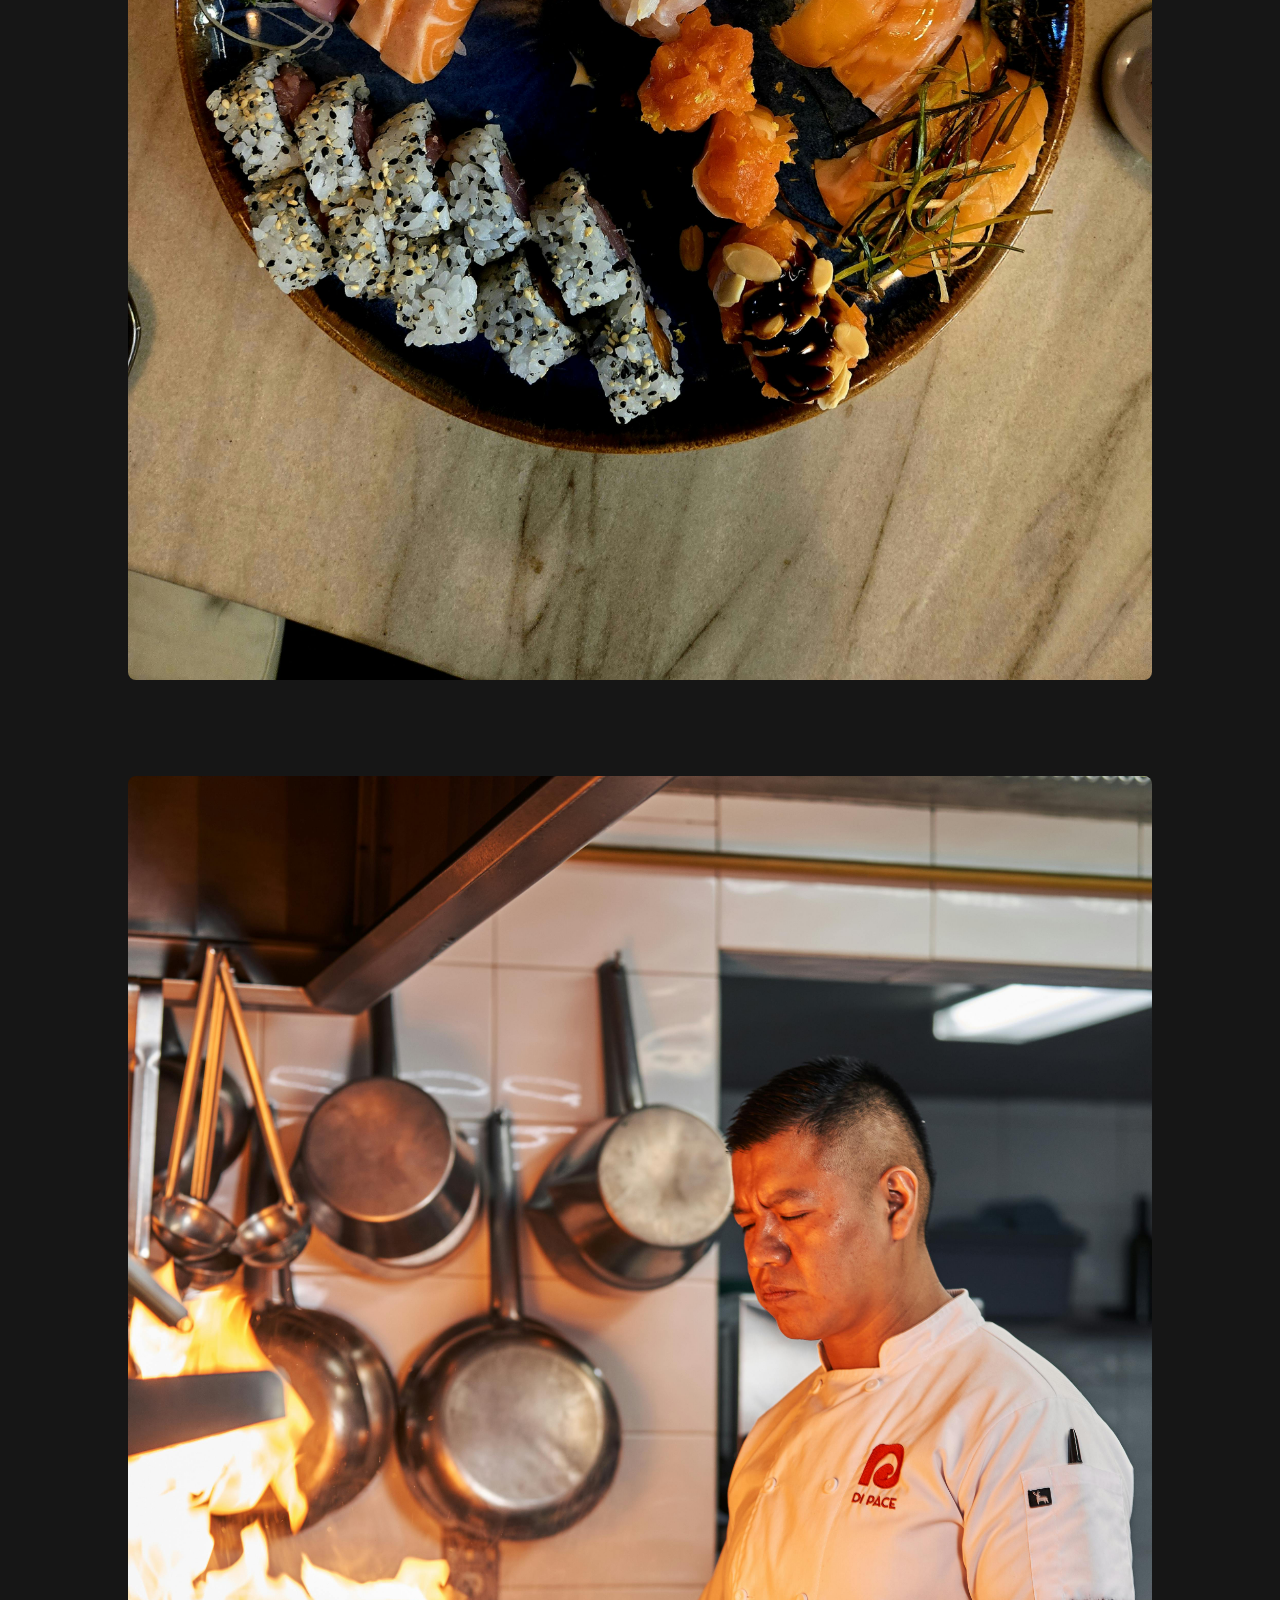
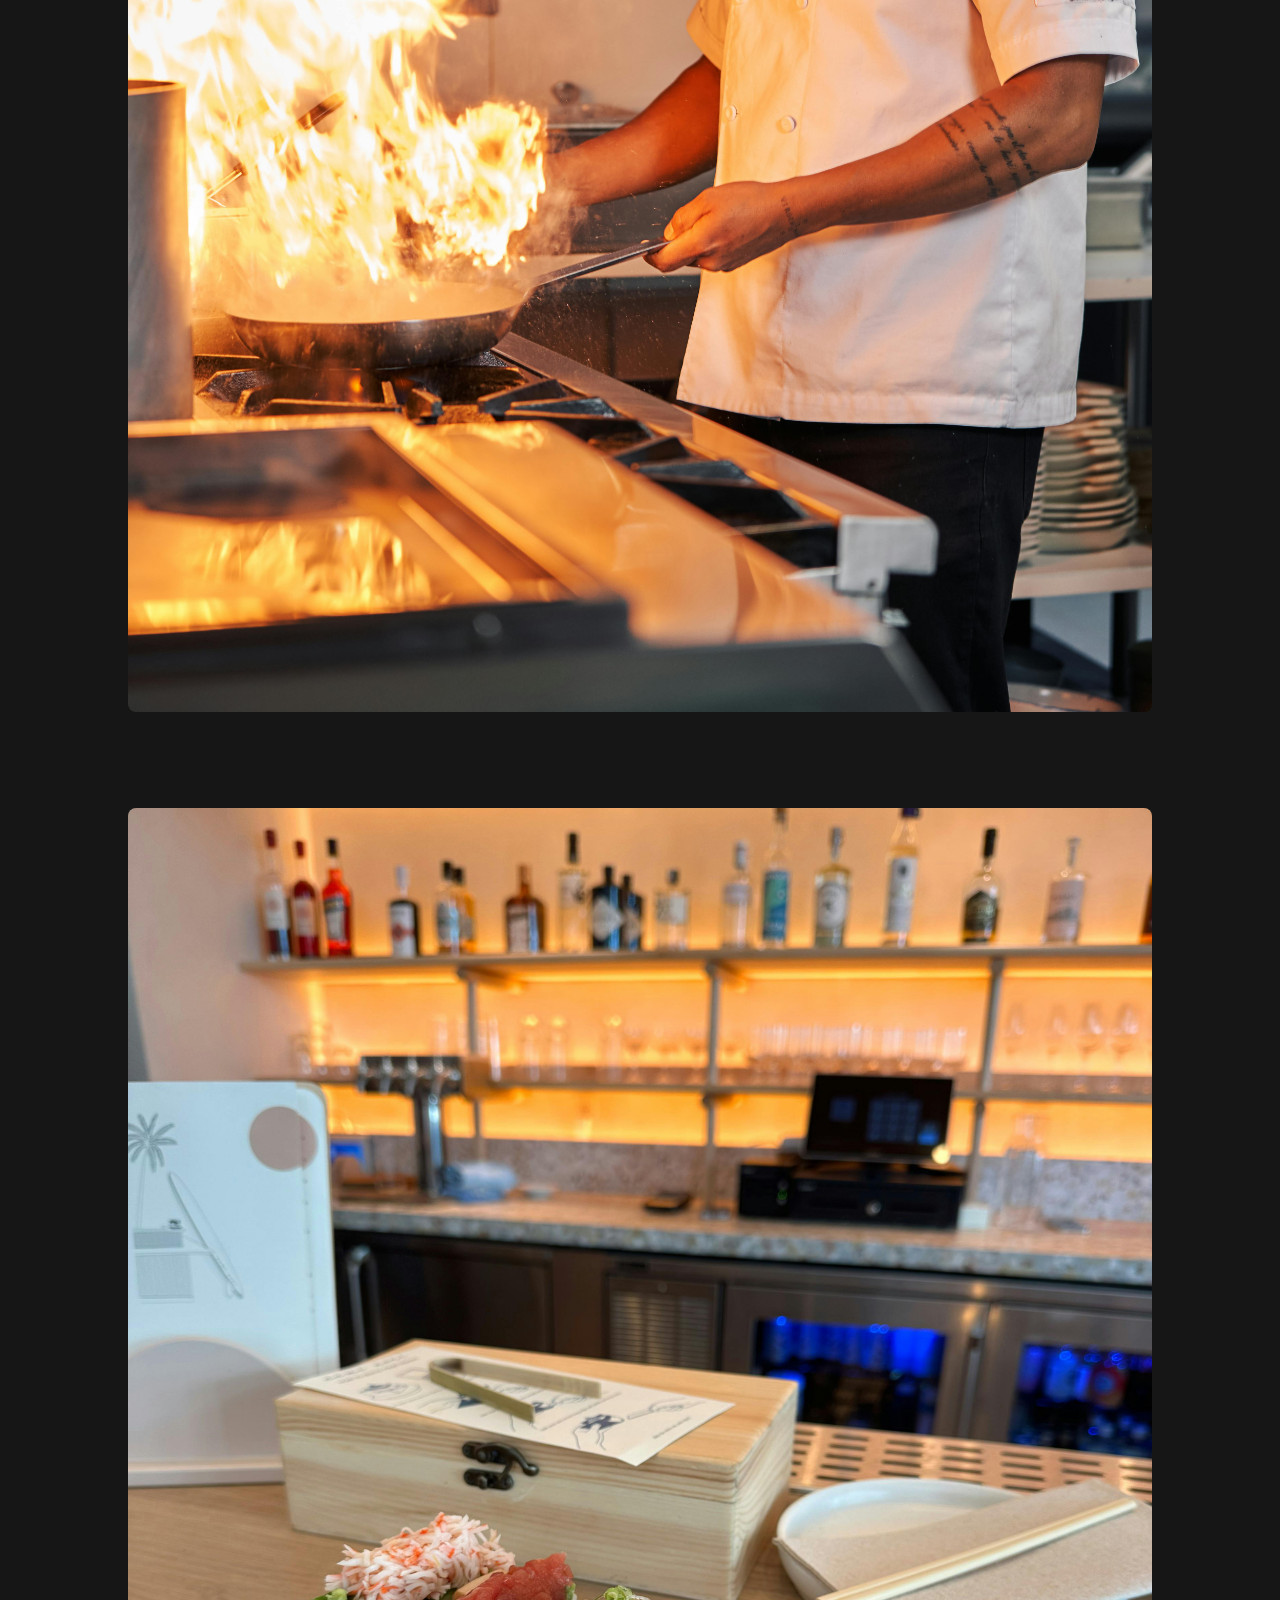
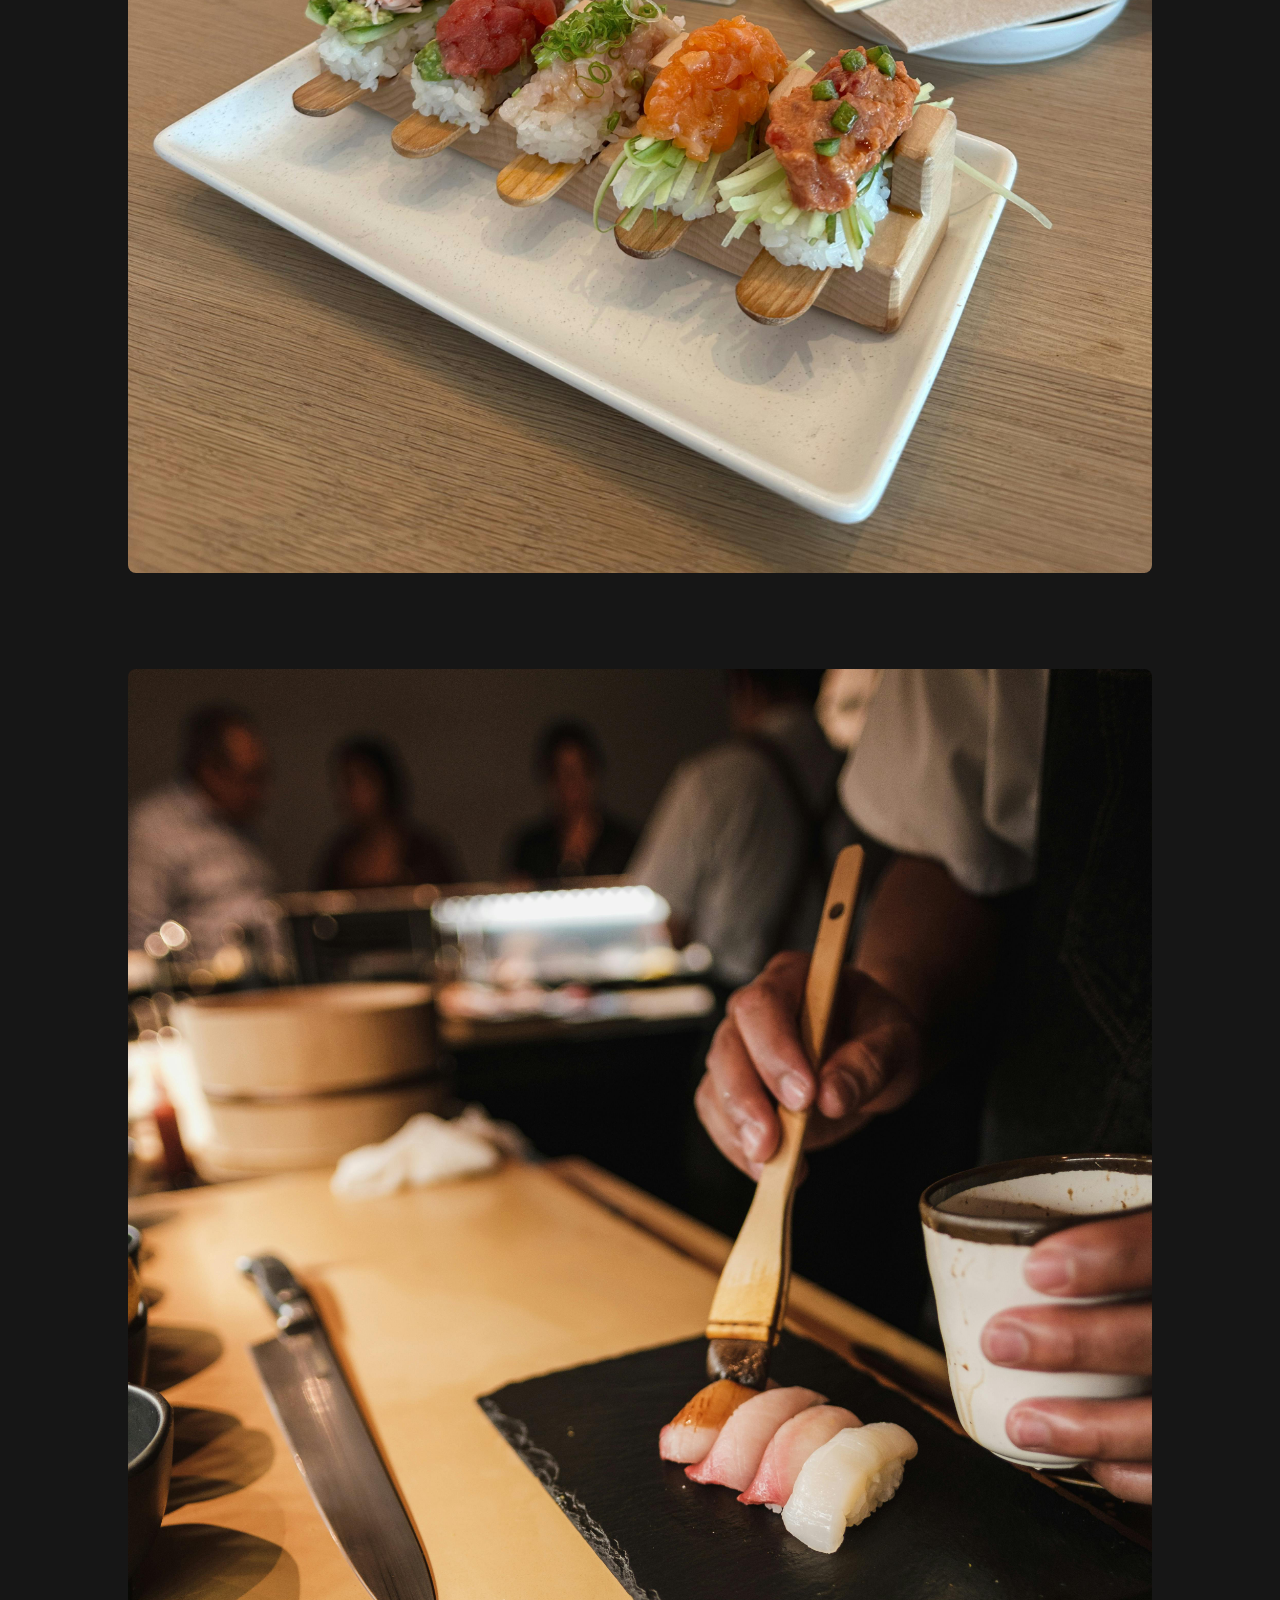
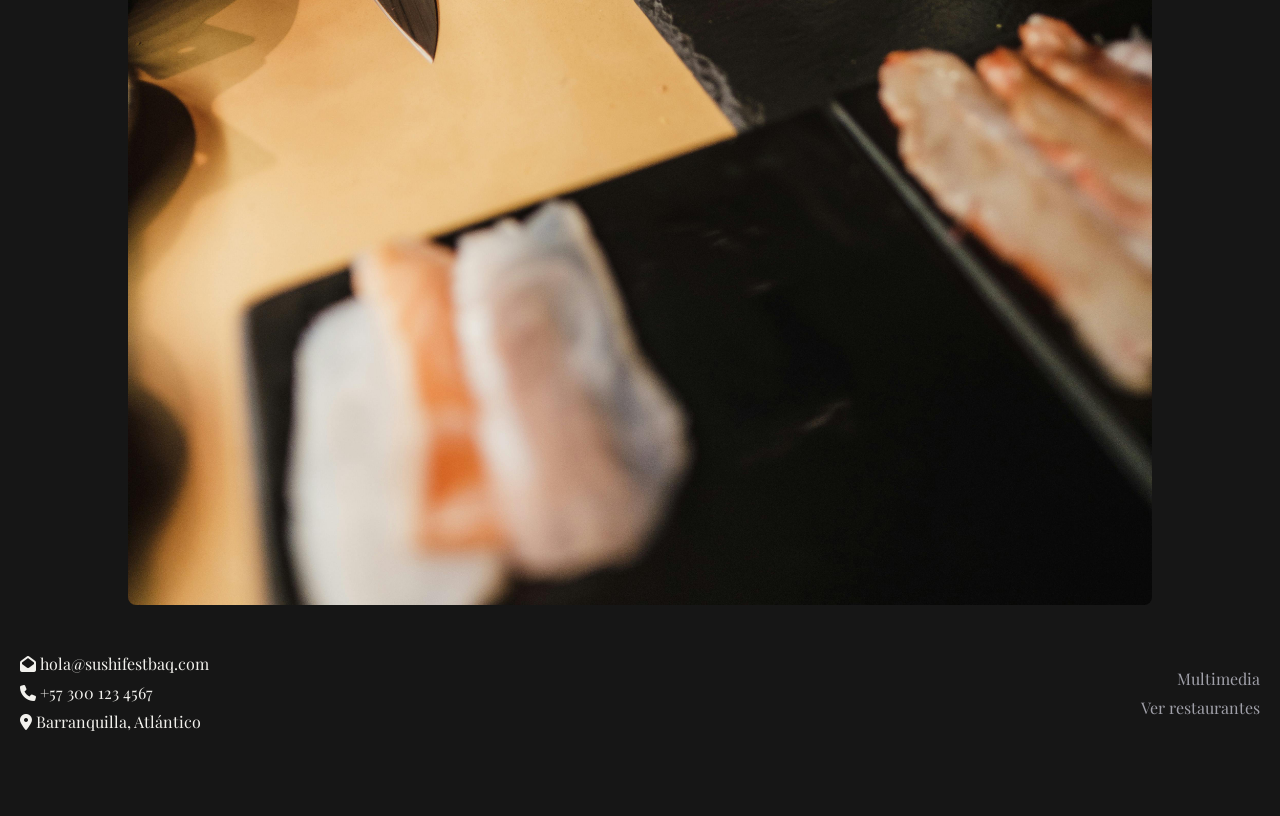
==== commit c05ac405: "Add files via upload" ====
--- a/multimedia.html
+++ b/multimedia.html
@@ -20,40 +20,21 @@
         <a class="festival-name" href="index.html">Sushi Fest</a>
         <button id="togglebtn" onclick="toggleSidebar()">☰</button>
     </header>
+
     <section id="sidebar">
         <a class="sidebarbtn" href="index.html">Inicio</a>
         <a class="sidebarbtn" href="multimedia.html">Multimedia</a>
         <a class="sidebarbtn" href="restaurantes.html">Ver restaurantes</a>
-        <section class="sidebarbtn"  id="form">
+        <a class="sidebarbtn" href="index.html#schedule">Programa</a>
+        <a class="sidebarbtn" href="index.html#chefs">Nuestros Chefs</a>
+        <a class="sidebarbtn" href="index.html#form">Contacto</a>
+       
+    </section>
 
-            <form class="contact-form" id="contactForm" novalidate>
-                <div class="field">
-                    <label class="textarea" for="name">Name <span class="req">*</span></label>
-                    <input type="text"name="name" placeholder="Jane Doe" required>
-                </div>
-                <div class="field">
-                        <label class="textarea" for="email">Email <span class="req">*</span></label>
-                        <input type="email" name="email" placeholder="jane@email.com" required>
-                </div>
-                <div class="field">
-                    <label class="textarea" for="phone">Phone number</label>
-                    <input type="tel" name="phone" placeholder="+57 300 000 0000">
-                </div>
-                <div class="field">
-                    <label class="textarea" for="message">What do you want to talk about?</label>
-                    <textarea name="message" placeholder="Briefly describe your project or question..."></textarea>
-                </div>
-                <div class="submit-row">
-                    <button class="submitbtn" type="submit">Send request →</button>
-                </div>
-            </form>
-        </section>
-    
-    </section>
     
     <section class="multimedia">
 
-        <h1 class="introtitle">Nuestra Galería</h1>
+        <h1 class="title">Nuestra Galería</h1>
 
         <span class="description">Cada imagen es un fragmento de memoria — el vapor de una reducción, la geometría de un emplatado, la luz dorada de nuestra sala a las ocho de la noche.</span>
 
--- a/style.css
+++ b/style.css
@@ -1,8 +1,5 @@
 /* ════════════════════════════════════════════════════════
    VARIABLES GLOBALES
-   Las variables CSS (custom properties) se declaran en :root
-   para que sean accesibles desde cualquier selector.
-   Se usan con var(--nombre).
    ════════════════════════════════════════════════════════ */
 :root {
   --primary: #710014;
@@ -103,7 +100,6 @@
 .fotoprincipal {
   width: 50vw;
   min-height: 100vh;
-  object-fit: cover;
   flex-shrink: 0;
 }
 
@@ -117,28 +113,7 @@
   padding: 2rem;
 }
 
-.edition {
-  background-color: var(--primary);
-  border: none;
-  font-size: 1rem;
-  color: var(--text);
-  cursor: pointer;
-  padding: 8px 12px;
-  border-radius: 6px;
-  transition: all 0.2s ease;
-}
-
-.edition:hover {
-  background-color: var(--bglight);
-}
-
-.introtitle {
-  font-size: clamp(2rem, 5vw, 4rem);
-  margin-top: 1rem;
-  margin-bottom: 0.5rem;
-}
-
-.introtitle:hover {
+.title:hover {
   color: var(--accent);
   transform: translateY(-5px);
 }
@@ -176,21 +151,6 @@
   padding: 2rem 0;
 }
 
-.calendar {
-  background-color: var(--primary);
-  border: none;
-  font-size: 1rem;
-  color: var(--text);
-  cursor: pointer;
-  padding: 8px 12px;
-  border-radius: 6px;
-  transition: all 0.2s ease;
-}
-
-.calendar:hover {
-  background-color: var(--primary-light);
-}
-
 .horario-tarjetas {
   display: grid;
   grid-template-columns: repeat(3, 1fr);
@@ -342,20 +302,30 @@
 }
 
 .sidebarbtn {
-  margin-top: 3rem;
+  display: inline-block;
+  margin-top: 1rem;
   text-decoration: none;
+  border: none;
+  font-size: 0.9rem;
   color: var(--text);
+  cursor: pointer;
+  padding: 8px 8px;
+  border-radius: 6px;
+  transition: all 0.2s ease;
+  width: 100%;
+
 }
 
 .sidebarbtn:hover {
   color: var(--primary-light);
+  background-color: var(--bglight);
+  
 }
 
 /* ════════════════════════════════════════════════════════
    FORMULARIO
    ════════════════════════════════════════════════════════ */
 #form {
-  background: #181818;
   padding: 16px;
   border-radius: 12px;
   margin-top: 30px;
@@ -371,7 +341,14 @@
 .field {
   display: flex;
   flex-direction: column;
+  border-radius: 5px;
+  padding: 8px;
   gap: 6px;
+}
+
+.field:hover {
+  background-color: var(--bglight);
+  color: var(--accent);
 }
 
 input,
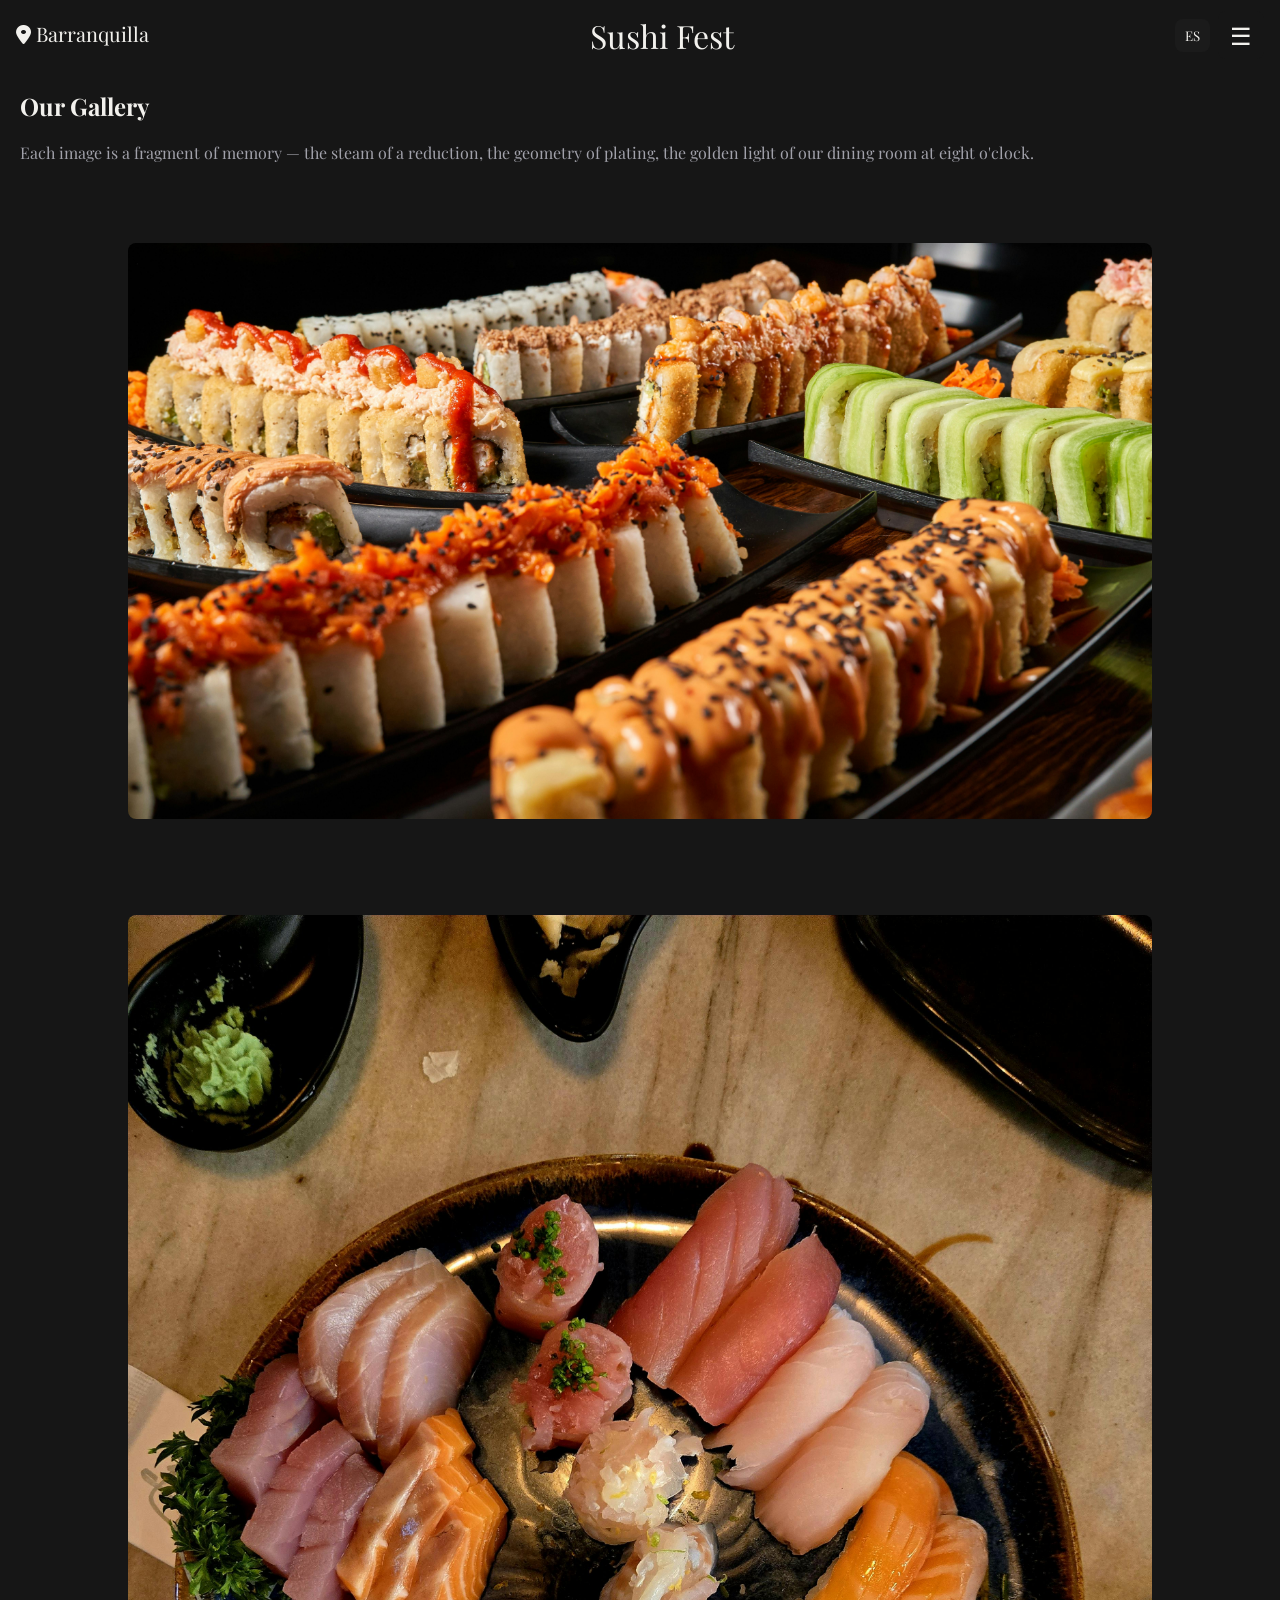
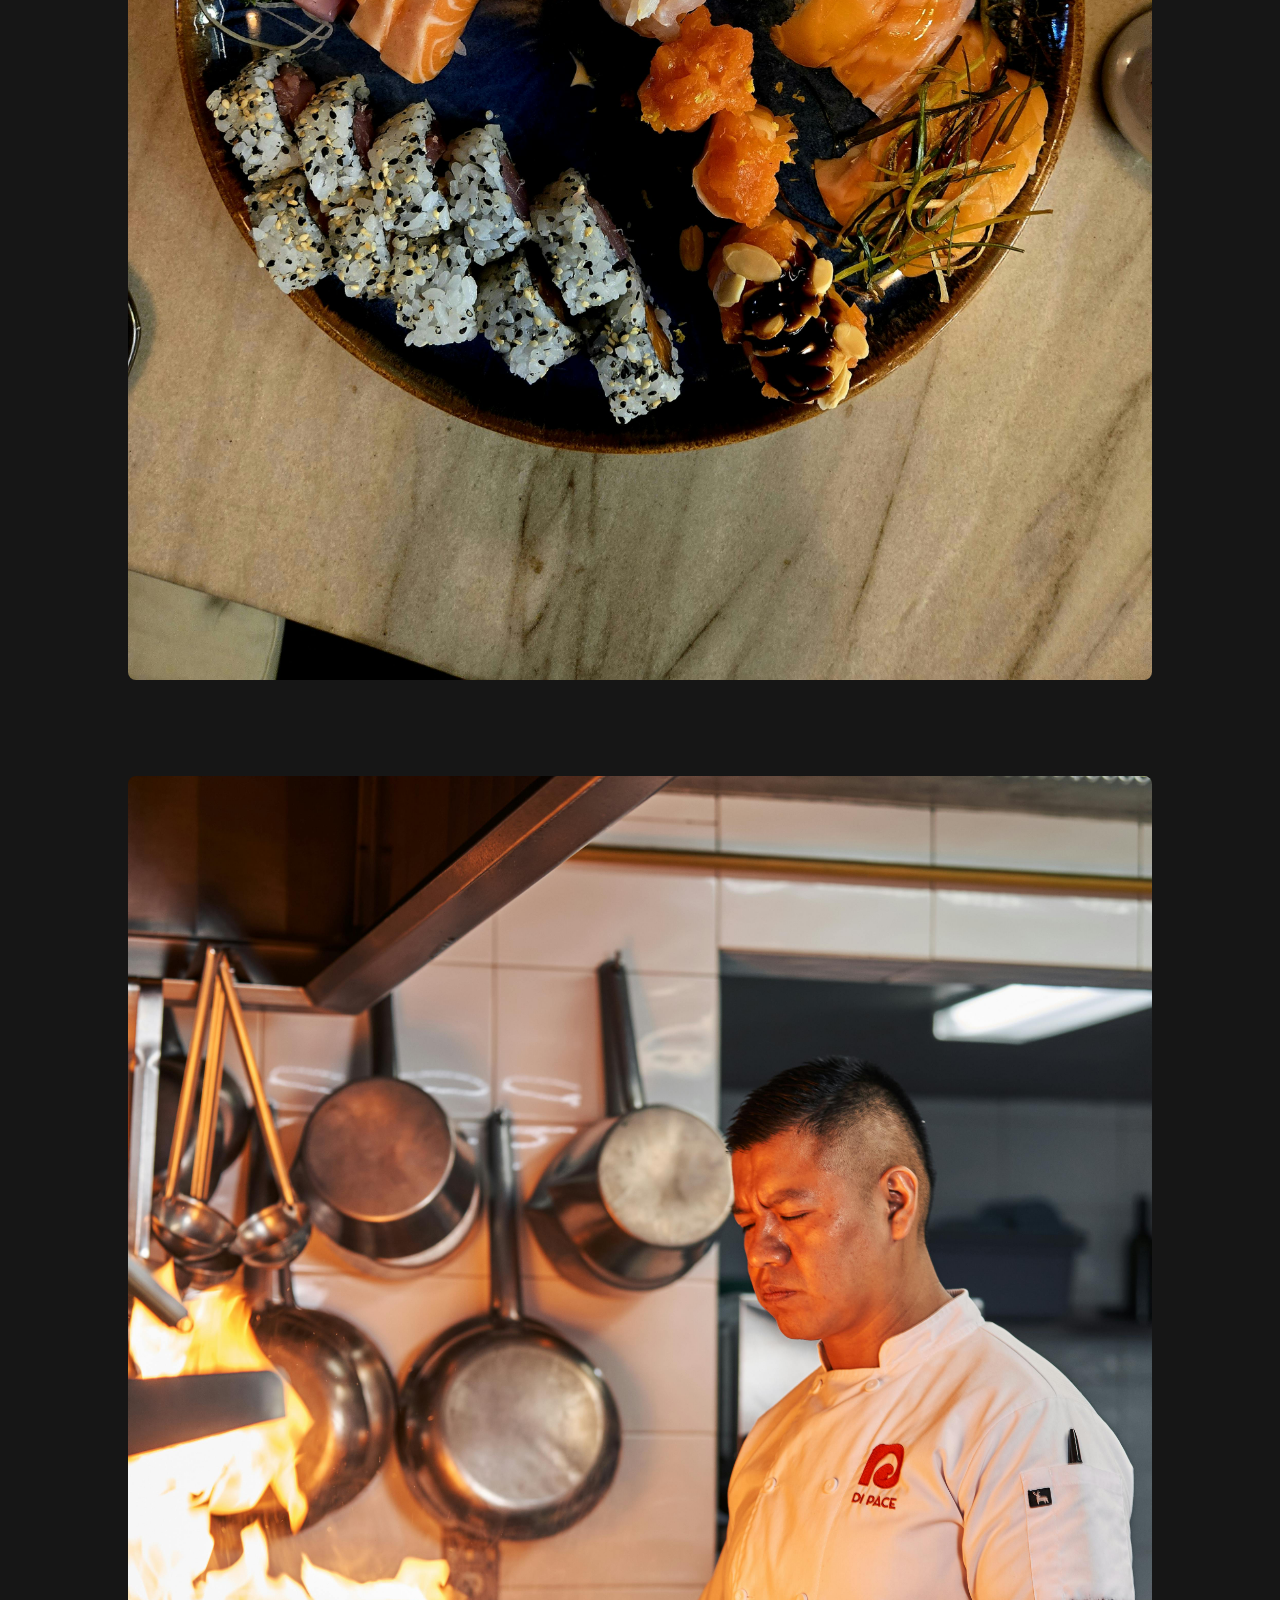
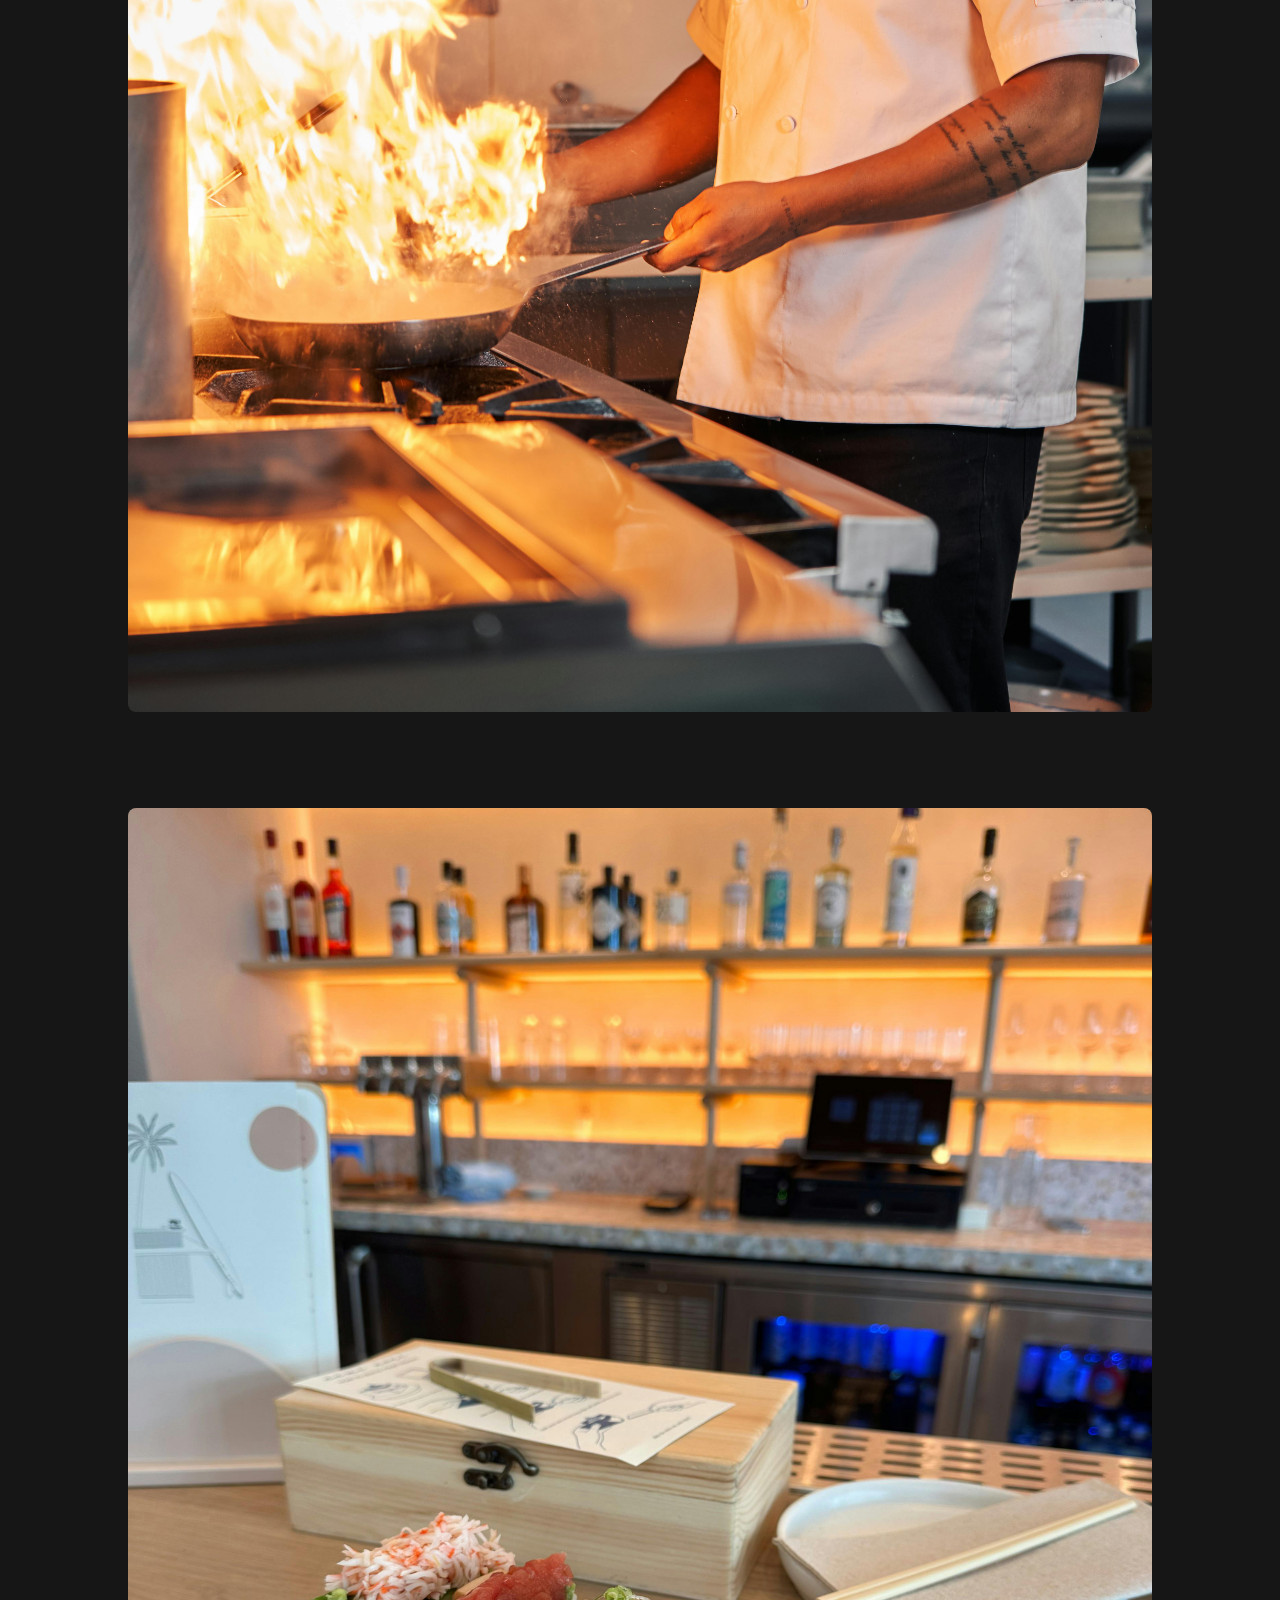
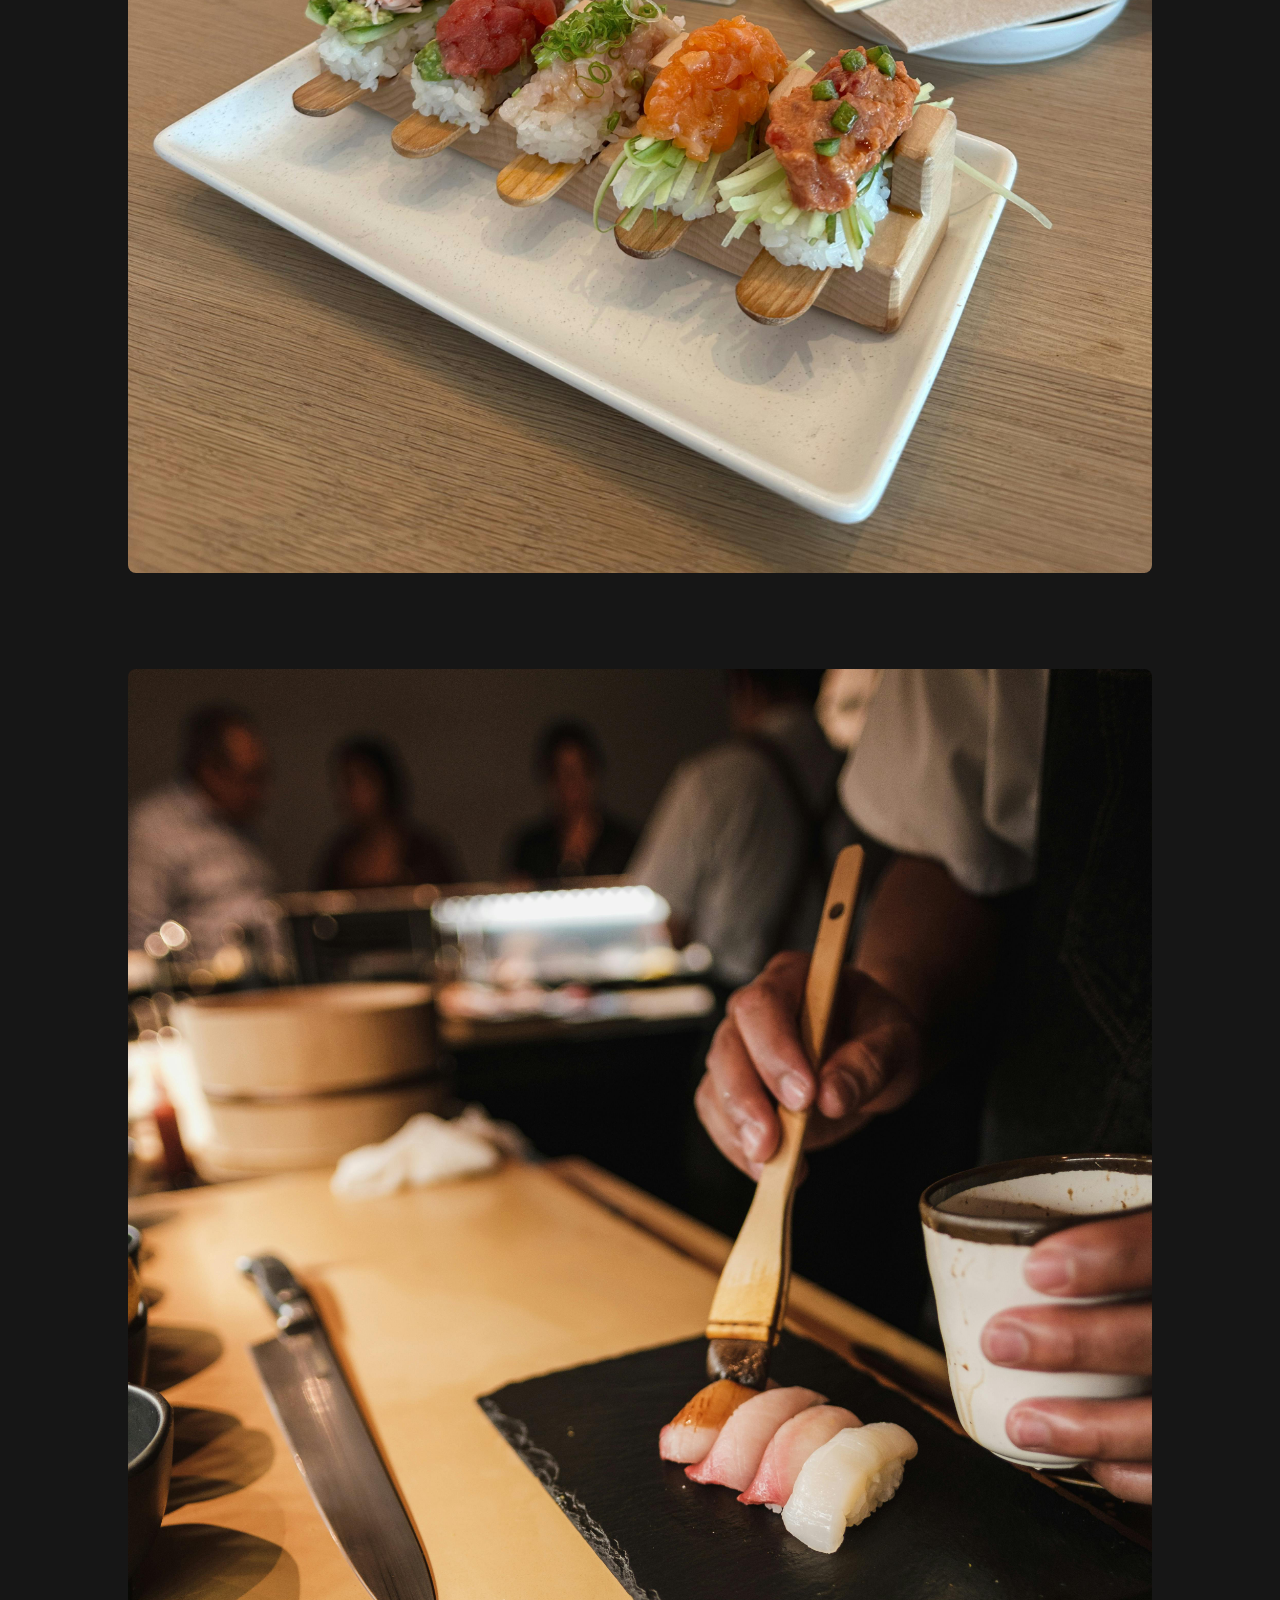
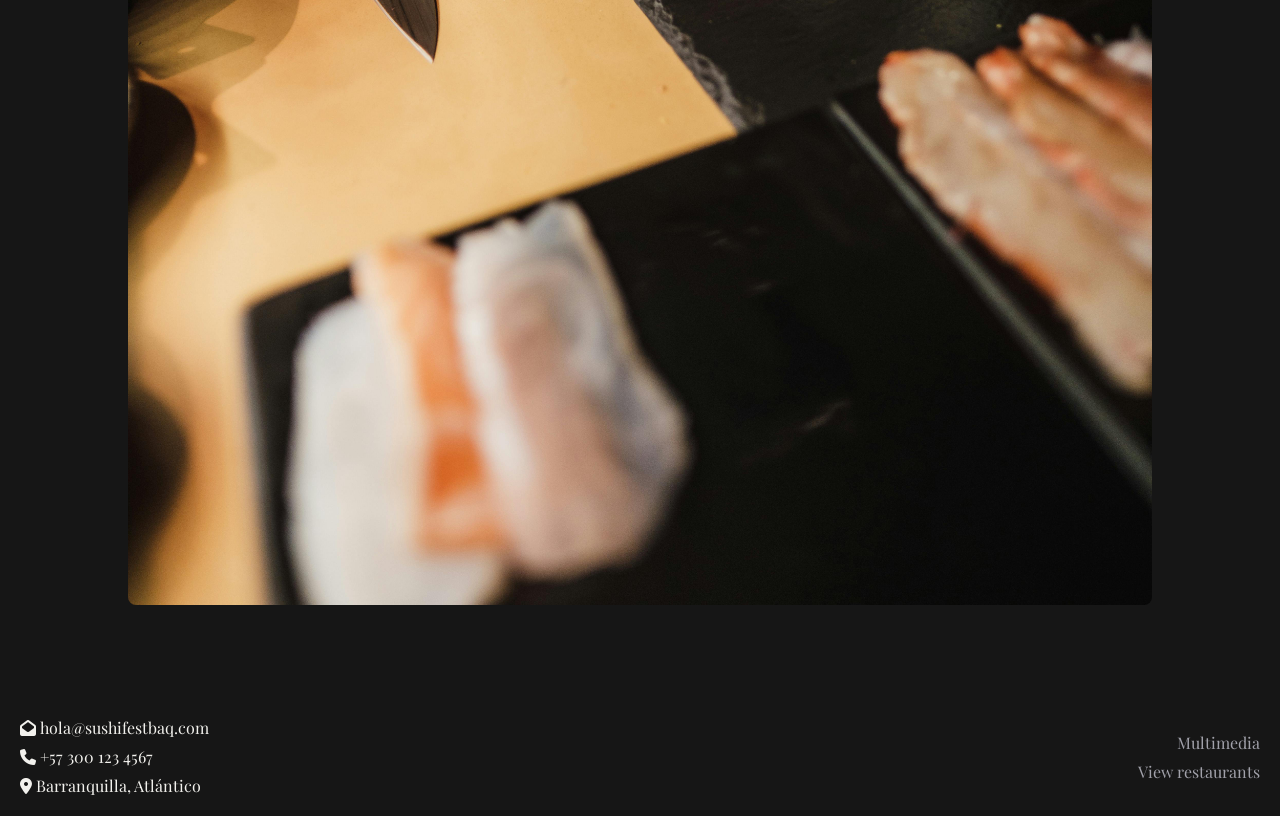
==== commit 587fe93f: "create language togglebutton" ====
--- a/multimedia.html
+++ b/multimedia.html
@@ -3,13 +3,11 @@
 <head>
     <meta charset="UTF-8">
     <meta name="viewport" content="width=device-width, initial-scale=1.0">
-    <title>Multimedia</title>
-    <meta name="viewport" content="width=device-width, initial-scale=1.0">
+    <title data-i18n="pageTitle">Gallery</title>
     <link rel="stylesheet" href="style.css">
     <link rel="stylesheet" href="https://cdnjs.cloudflare.com/ajax/libs/font-awesome/6.4.0/css/all.min.css">
     <link href="https://fonts.googleapis.com/css2?family=Playfair+Display:ital,wght@0,400;0,600;1,400&family=Cormorant+Garamond:ital,wght@0,300;0,400;1,300;1,400&family=Josefin+Sans:wght@300;400&family=Raleway:wght@300;400;500&family=Montserrat:wght@300;400;500&family=DM+Serif+Display:ital@0;1&family=Crimson+Pro:ital,wght@0,300;0,400;1,300&display=swap" rel="stylesheet">
 </head>
-
 <body>
 
     <header>
@@ -18,84 +16,78 @@
             <span>Barranquilla</span>
         </section>
         <a class="festival-name" href="index.html">Sushi Fest</a>
-        <button id="togglebtn" onclick="toggleSidebar()">☰</button>
+        <div class="header-buttons">
+            <button id="langBtn" type="button" onclick="toggleLanguage()">ES</button>
+            <button id="togglebtn" onclick="toggleSidebar()">☰</button>
+        </div>
     </header>
 
     <section id="sidebar">
-        <a class="sidebarbtn" href="index.html">Inicio</a>
-        <a class="sidebarbtn" href="multimedia.html">Multimedia</a>
-        <a class="sidebarbtn" href="restaurantes.html">Ver restaurantes</a>
-        <a class="sidebarbtn" href="index.html#schedule">Programa</a>
-        <a class="sidebarbtn" href="index.html#chefs">Nuestros Chefs</a>
-        <a class="sidebarbtn" href="index.html#form">Contacto</a>
-       
+        <a class="sidebarbtn" data-i18n="navHome" href="index.html">Home</a>
+        <a class="sidebarbtn" data-i18n="navMultimedia" href="multimedia.html">Multimedia</a>
+        <a class="sidebarbtn" data-i18n="navRestaurants" href="restaurantes.html">View restaurants</a>
+        <a class="sidebarbtn" data-i18n="navSchedule" href="index.html#schedule">Schedule</a>
+        <a class="sidebarbtn" data-i18n="navChefs" href="index.html#chefs">Our Chefs</a>
+        <a class="sidebarbtn" data-i18n="navContact" href="index.html#form">Contact</a>
     </section>
 
-    
     <section class="multimedia">
-
-        <h1 class="title">Nuestra Galería</h1>
-
-        <span class="description">Cada imagen es un fragmento de memoria — el vapor de una reducción, la geometría de un emplatado, la luz dorada de nuestra sala a las ocho de la noche.</span>
-
-
+        <h1 class="title" data-i18n="galleryTitle">Our Gallery</h1>
+        <span class="description" data-i18n="galleryDescription">Each image is a fragment of memory — the steam of a reduction, the geometry of plating, the golden light of our dining room at eight o'clock.</span>
         <div class="contenedor-multimedia">
             <div class="tarjetamtd">
-                <img class="photo" src="assets/sushi1.jpg">
+                <img class="photo" src="assets/sushi1.jpg" alt="Sushi gallery photo">
                 <div class="photo-overlay">
-                    <div class="item-title">Decantación</div>
-                    <div class="item-meta">Ritual · servicio</div>
+                    <div class="item-title">Decantation</div>
+                    <div class="item-meta">Ritual · service</div>
                 </div>
             </div>
             <div class="tarjetamtd">
-                <img class="photo" src="assets/sushi2.jpg">
+                <img class="photo" src="assets/sushi2.jpg" alt="Sushi gallery photo">
                 <div class="photo-overlay">
-                    <div class="item-title">Decantación</div>
-                    <div class="item-meta">Ritual · servicio</div>
+                    <div class="item-title">Decantation</div>
+                    <div class="item-meta">Ritual · service</div>
                 </div>
             </div>
             <div  class="tarjetamtd">
-                <img class="photo" src="assets/sushi3.jpg">
+                <img class="photo" src="assets/sushi3.jpg" alt="Sushi gallery photo">
                 <div class="photo-overlay">
-                    <div class="item-title">Decantación</div>
-                    <div class="item-meta">Ritual · servicio</div>
+                    <div class="item-title">Decantation</div>
+                    <div class="item-meta">Ritual · service</div>
                 </div>
             </div>
             <div class="tarjetamtd">
-                <img class="photo" src="assets/sushi4.jpg">
+                <img class="photo" src="assets/sushi4.jpg" alt="Sushi gallery photo">
                 <div class="photo-overlay">
-                    <div class="item-title">Decantación</div>
-                    <div class="item-meta">Ritual · servicio</div>
+                    <div class="item-title">Decantation</div>
+                    <div class="item-meta">Ritual · service</div>
                 </div>
             </div>
             <div class="tarjetamtd">
-                <img class="photo" src="assets/sushi5.jpg">
+                <img class="photo" src="assets/sushi5.jpg" alt="Sushi gallery photo">
                 <div class="photo-overlay">
-                    <div class="item-title">Decantación</div>
-                    <div class="item-meta">Ritual · servicio</div>
+                    <div class="item-title">Decantation</div>
+                    <div class="item-meta">Ritual · service</div>
                 </div>
             </div>
         </div>
-
+    </section>
 
     <footer>
 
         <article class="contact">
-
             <section class="email">
                 <i class="fa-solid fa-envelope-open"></i>
                 <span>
                     hola@sushifestbaq.com
                 </span>
             </section>
-
             <section class="numero">
                 <i class="fa-solid fa-phone"></i>
                 <span>
                     +57 300 123 4567
                 </span>
             </section>
-
             <section class="lugar">
                 <i class="fa-solid fa-location-dot"></i>
                 <span>
@@ -104,13 +96,12 @@
             </section>
          </article>
 
-
         <article class="links">
-            <a class="link" href="multimedia.html">Multimedia</a>
-            <a class="link" href="restaurantes.html">Ver restaurantes</a>
+            <a class="link" data-i18n="footerMultimedia" href="multimedia.html">Multimedia</a>
+            <a class="link" data-i18n="footerRestaurants" href="restaurantes.html">View restaurants</a>
         </article>
 
     </footer>
 <script src="script.js"></script>
 </body>
-</html>+</html>
--- a/style.css
+++ b/style.css
@@ -56,6 +56,27 @@
   font-size: clamp(16px,2rem,40px);
 }
 
+.header-buttons {
+  display: flex;
+  align-items: center;
+  gap: 0.5rem;
+}
+
+.header-buttons button {
+  border: none;
+  background: #1b1b1b;
+  color: var(--text);
+  padding: 8px 10px;
+  border-radius: var(--radius);
+  cursor: pointer;
+  transition: all 0.2s ease;
+}
+
+.header-buttons button:hover {
+  color: var(--primary-light);
+  background: #2a2a2a;
+}
+
 .festival-name:hover {
   color: var(--primary-light);
 }
@@ -78,7 +99,7 @@
   color: var(--text);
   cursor: pointer;
   padding: 8px 12px;
-  border-radius: 6px;
+  border-radius: var(--radius);
   transition: all 0.2s ease;
 }
 
@@ -133,7 +154,7 @@
   color: var(--text);
   cursor: pointer;
   padding: 8px 12px;
-  border-radius: 6px;
+  border-radius: var(--radius);
   transition: all 0.2s ease;
 }
 
@@ -165,7 +186,7 @@
   display: flex;
   flex-direction: column;
   background-color: #1b1b1b;
-  border-radius: 12px;
+  border-radius: var(--radius);
   overflow: hidden;
 }
 
@@ -173,7 +194,7 @@
   width: 100%;
   height: 75%;
   object-fit: cover;
-  border-radius: 14px;
+  border-radius: var(--radius);
   transition: transform 0.4s ease, filter 0.4s ease;
 }
 
@@ -310,7 +331,7 @@
   color: var(--text);
   cursor: pointer;
   padding: 8px 8px;
-  border-radius: 6px;
+  border-radius: var(--radius);
   transition: all 0.2s ease;
   width: 100%;
 
@@ -327,7 +348,7 @@
    ════════════════════════════════════════════════════════ */
 #form {
   padding: 16px;
-  border-radius: 12px;
+  border-radius: var(--radius);
   margin-top: 30px;
   width: 100%;
 }
@@ -341,7 +362,7 @@
 .field {
   display: flex;
   flex-direction: column;
-  border-radius: 5px;
+  border-radius: var(--radius);
   padding: 8px;
   gap: 6px;
 }
@@ -355,7 +376,7 @@
 textarea {
   width: 100%;
   padding: 10px 12px;
-  border-radius: 6px;
+  border-radius: var(--radius);
   border: 1px solid #333;
   background: #0f0f0f;
   color: var(--text);
@@ -379,7 +400,7 @@
   padding: 12px;
   background: var(--primary);
   border: none;
-  border-radius: 8px;
+  border-radius: var(--radius);
   color: white;
   font-weight: bold;
   cursor: pointer;
@@ -485,7 +506,7 @@
 
 .carrusel::-webkit-scrollbar-thumb {
   background: #888;
-  border-radius: 10px;
+  border-radius: var(--radius);
   border: 2px solid transparent;
   background-clip: content-box;
 }
@@ -637,7 +658,7 @@
 
   tr {
     background-color: #1b1b1b;
-    border-radius: 10px;
+    border-radius: var(--radius);
     margin-bottom: 1rem;
     padding: 12px;
   }
